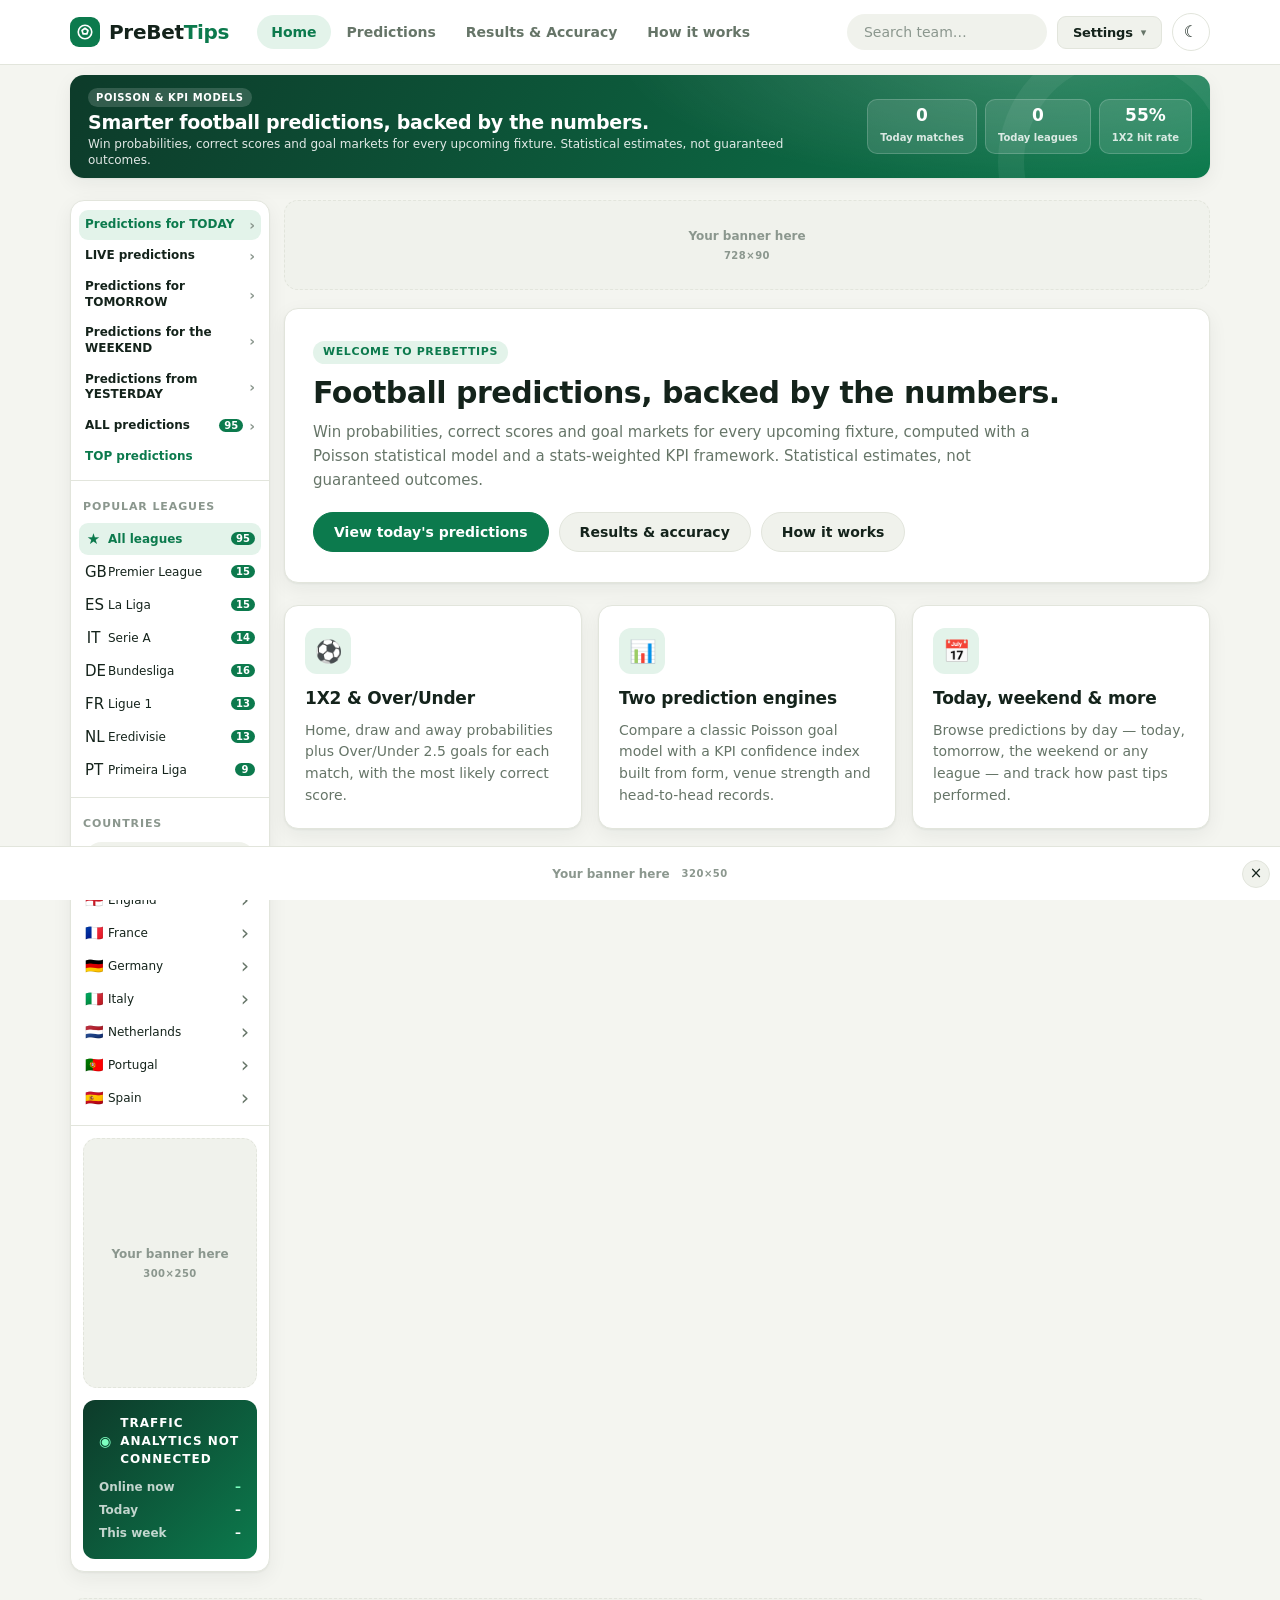
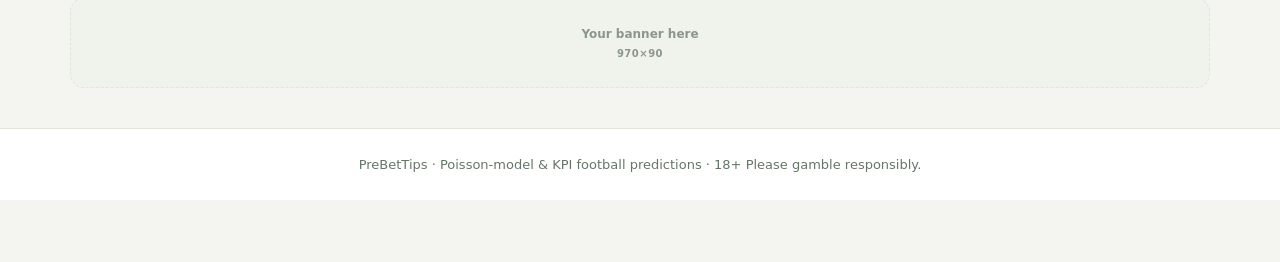
==== index.html @ 1d00e539 "Add files via upload" ====
<!DOCTYPE html>
<html lang="en">
<head>
  <meta charset="UTF-8" />
  <meta name="viewport" content="width=device-width, initial-scale=1.0" />
  <title>PreBetTips — Football Predictions &amp; Betting Tips</title>
  <meta name="description" content="Mathematical football predictions: 1X2 win probabilities, correct score, over/under and average goals, computed with a Poisson statistical model and a KPI framework." />
  <meta name="theme-color" content="#0c7a4d" />
  <script src="theme.js"></script>
  <link rel="stylesheet" href="styles.css" />
</head>
<body>
  <header class="site-header">
    <div class="container header-inner">
      <button class="menu-toggle" id="menuToggle" aria-label="Open menu" aria-expanded="false">&#9776;</button>
      <a class="logo" href="#" aria-label="PreBetTips home"><span class="logo-mark" aria-hidden="true"><svg viewBox="0 0 24 24" fill="none" stroke="currentColor" stroke-width="2.2" stroke-linecap="round" stroke-linejoin="round"><circle cx="12" cy="12" r="9"/><path d="M12 7l4 3-1.5 4.5h-5L8 10z"/></svg></span><span class="logo-tx">PreBet<span>Tips</span></span></a>
      <nav class="main-nav" aria-label="Main navigation">
        <button class="nav-btn active" data-view="home">Home</button>
        <button class="nav-btn" data-view="predictions">Predictions</button>
        <button class="nav-btn" data-view="results">Results &amp; Accuracy</button>
        <button class="nav-btn" data-view="how">How it works</button>
      </nav>
      <div class="header-tools">
        <div class="header-search">
          <input type="search" id="searchBox" placeholder="Search team…" aria-label="Search team" />
        </div>
        <div class="site-settings" id="siteSettings" aria-label="Display settings">
          <button type="button" class="settings-title" id="settingsToggle" aria-expanded="false" aria-controls="settingsPanel">Settings <span class="settings-caret" aria-hidden="true">&#9662;</span></button>
          <div class="settings-panel" id="settingsPanel" hidden>
          <div class="settings-row">
            <label for="tzSelect" class="settings-label"><span class="settings-icon">&#128338;</span> Time Zone</label>
            <select id="tzSelect" class="settings-select" aria-label="Select Time Zone">
              <option value="default" selected>BY DEFAULT</option>
              <option value="local">LOCAL (Device)</option>
              <option value="UTC">UTC (+00:00)</option>
              <option value="Europe/London">London (GMT/BST)</option>
              <option value="Europe/Paris">Paris / Berlin (CET)</option>
              <option value="America/New_York">New York (EST/EDT)</option>
              <option value="America/Los_Angeles">Los Angeles (PST)</option>
              <option value="Asia/Bangkok">Bangkok (UTC+7)</option>
              <option value="Asia/Tokyo">Tokyo (UTC+9)</option>
              <option value="Asia/Riyadh">Riyadh (UTC+3)</option>
              <option value="Australia/Sydney">Sydney (AEST)</option>
            </select>
          </div>
          <div class="settings-row">
            <label for="oddsFormatSelect" class="settings-label"><span class="settings-icon">%</span> % COEF</label>
            <select id="oddsFormatSelect" class="settings-select" aria-label="Select Odds Format">
              <option value="decimal" selected>Decimal (European)</option>
              <option value="fractional">Fractional (UK)</option>
              <option value="american">American (Moneyline)</option>
              <option value="prob">Implied Probability (%)</option>
            </select>
          </div>
          </div>
        </div>
        <button type="button" class="theme-toggle" id="themeToggle" aria-label="Switch to dark theme" title="Toggle theme">&#9790;</button>
      </div>
    </div>
  </header>

  <div class="container">
    <section class="hero" aria-label="Overview">
      <div class="hero-copy">
        <span class="hero-eyebrow">Poisson &amp; KPI models</span>
        <h1>Smarter football predictions, backed by the numbers.</h1>
        <p>Win probabilities, correct scores and goal markets for every upcoming fixture. Statistical estimates, not guaranteed outcomes.</p>
      </div>
      <div class="hero-stats">
        <div class="hero-stat"><b id="heroMatches">–</b><span>Today matches</span></div>
        <div class="hero-stat"><b id="heroLeagues">–</b><span>Today leagues</span></div>
        <div class="hero-stat"><b id="heroAcc">–</b><span>1X2 hit rate</span></div>
      </div>
    </section>
  </div>

  <main class="container layout">
    <aside id="sidebar" class="sidebar" aria-label="Leagues and countries">
      <button class="side-toggle" id="sideToggle" aria-label="Toggle leagues menu">Leagues &amp; Countries <span class="side-caret">&#9662;</span></button></aside>
    <div class="content">
    <!-- Ad: top leaderboard banner (728x90) -->
    <div class="ad-slot ad-leaderboard" data-ad-placement="top" aria-label="Advertisement">
      <span class="ad-body">Your banner here<span class="ad-size">Leaderboard 728×90</span></span>
    </div>
    <!-- HOME VIEW -->
    <section id="view-home" class="view">
      <div class="home-wrap">
        <div class="home-intro">
          <span class="home-eyebrow">Welcome to PreBetTips</span>
          <h1>Football predictions, backed by the numbers.</h1>
          <p>Win probabilities, correct scores and goal markets for every upcoming fixture, computed with a Poisson statistical model and a stats-weighted KPI framework. Statistical estimates, not guaranteed outcomes.</p>
          <div class="home-actions">
            <button type="button" class="home-cta primary" data-view="predictions">View today's predictions</button>
            <button type="button" class="home-cta" data-view="results">Results &amp; accuracy</button>
            <button type="button" class="home-cta" data-view="how">How it works</button>
          </div>
        </div>
        <div class="home-features">
          <div class="home-card">
            <span class="home-card-ico" aria-hidden="true">&#9917;</span>
            <h2>1X2 &amp; Over/Under</h2>
            <p>Home, draw and away probabilities plus Over/Under 2.5 goals for each match, with the most likely correct score.</p>
          </div>
          <div class="home-card">
            <span class="home-card-ico" aria-hidden="true">&#128202;</span>
            <h2>Two prediction engines</h2>
            <p>Compare a classic Poisson goal model with a KPI confidence index built from form, venue strength and head-to-head records.</p>
          </div>
          <div class="home-card">
            <span class="home-card-ico" aria-hidden="true">&#128197;</span>
            <h2>Today, weekend &amp; more</h2>
            <p>Browse predictions by day — today, tomorrow, the weekend or any league — and track how past tips performed.</p>
          </div>
        </div>
      </div>
    </section>

    <!-- PREDICTIONS VIEW -->
    <section id="view-predictions" class="view" hidden>
      <div class="featured">
        <div class="day-strip" id="dayStrip" role="group" aria-label="Pick a day"><!-- built by app.js --></div>
        <p class="date-range" id="dateRange"></p>
      </div>
      <p id="dataStatus" class="data-status" role="status"></p>
      <div class="toolbar">
        <div class="mode-switch" role="tablist" aria-label="Prediction type">
          <button class="mode-btn m1x2 active" data-mode="1x2" role="tab">1 x 2</button>
          <button class="mode-btn mou" data-mode="ou" role="tab">Over/Under 2.5</button>
          <button class="mode-btn mstats" data-mode="stats" role="tab">Stats</button>
          <button class="mode-btn msel" data-mode="selection" role="tab">Your Selection <span class="sel-count" id="selCount" hidden>0</span></button>
        </div>
        <div class="filters">
          <label>League
            <select id="leagueFilter"><option value="all">All leagues</option></select>
          </label>
          <label>Tip type
            <select id="tipFilter">
              <option value="all">All tips</option>
              <option value="1">Home win (1)</option>
              <option value="X">Draw (X)</option>
              <option value="2">Away win (2)</option>
              <option value="over">Over 2.5</option>
              <option value="under">Under 2.5</option>
            </select>
          </label>
          <label>Min. probability
            <select id="probFilter">
              <option value="0">Any</option>
              <option value="50">≥ 50%</option>
              <option value="60">≥ 60%</option>
              <option value="70">≥ 70%</option>
            </select>
          </label>
          <label>Bookmaker
            <select id="bookmakerFilter"><option value="best">Best available odds</option></select>
          </label>
          <div class="engine-toggle" role="group" aria-label="Prediction data source">
            <span class="engine-label">Data</span>
            <div class="engine-seg">
              <button type="button" class="eng-btn active" data-engine="poisson" aria-pressed="true">Poisson</button>
              <button type="button" class="eng-btn" data-engine="random" aria-pressed="false" title="KPI engine: prediction built from the teams' stats (avg goals for/against, PPG, win%, head-to-head)">KPI</button>
            </div>
          </div>
        </div>
      </div>

      <div class="table-wrap">
        <table class="pred-table">
          <thead id="predHead"><!-- built by app.js --></thead>
          <tbody id="predBody"><!-- rows injected --></tbody>
        </table>
        <p class="odds-note">Coef. = decimal pre-match odds for the displayed tip. Expand “Market odds” for all outcomes. Best available compares only returned bookmakers; availability and prices can change. Low odds are not a sure bet. Predictions are model estimates.</p>
        <p id="emptyMsg" class="empty" hidden>No matches match your filters.</p>
      </div>

      <!-- Ad: in-content leaderboard below the table -->
      <div class="ad-slot ad-inline" data-ad-placement="below" aria-label="Advertisement">
        <span class="ad-body">Your banner here<span class="ad-size">Leaderboard 728×90</span></span>
      </div>

      <!-- Affiliate bookmaker offers (primary monetization for tipster sites) -->
      <section class="affiliate" aria-label="Sponsored bookmaker offers">
        <h2>Top Bookmaker Offers — Sponsored</h2>
        <div class="aff-grid">
          <div class="aff-card">
            <span class="aff-rank">#1</span>
            <span class="aff-name">BetSlot</span>
            <span class="aff-stars">★★★★★</span>
            <span class="aff-offer">100% welcome bonus up to $100 on your first deposit.</span>
            <a class="aff-cta" href="#" rel="nofollow sponsored noopener">Claim offer</a>
          </div>
          <div class="aff-card">
            <span class="aff-rank">#2</span>
            <span class="aff-name">GoalBet</span>
            <span class="aff-stars">★★★★☆</span>
            <span class="aff-offer">Bet $10 get $30 in free bets for new customers.</span>
            <a class="aff-cta" href="#" rel="nofollow sponsored noopener">Claim offer</a>
          </div>
          <div class="aff-card">
            <span class="aff-rank">#3</span>
            <span class="aff-name">KickOdds</span>
            <span class="aff-stars">★★★★☆</span>
            <span class="aff-offer">Enhanced acca odds + $20 risk-free first bet.</span>
            <a class="aff-cta" href="#" rel="nofollow sponsored noopener">Claim offer</a>
          </div>
        </div>
        <p class="aff-disc">Sponsored placeholders. 18+ | T&amp;Cs apply | Please gamble responsibly. These are demo links, not real offers.</p>
      </section>
    </section>

    <!-- League pages share this template; hash links work on GitHub Pages. -->
    <section id="view-league" class="view" hidden aria-label="League fixtures and results">
      <div id="leaguePage"></div>
    </section>

    <!-- RESULTS VIEW -->
    <section id="view-results" class="view" hidden>
      <div class="cards">
        <div class="stat-card"><span class="stat-num" id="accOverall">–</span><span class="stat-lbl">1X2 hit rate</span></div>
        <div class="stat-card"><span class="stat-num" id="accScore">–</span><span class="stat-lbl">Correct score</span></div>
        <div class="stat-card"><span class="stat-num" id="accOu">–</span><span class="stat-lbl">Over/Under hit rate</span></div>
        <div class="stat-card"><span class="stat-num" id="settled">–</span><span class="stat-lbl">Tracked settled predictions</span></div>
      </div>
      <div class="table-wrap">
        <table class="pred-table">
          <thead>
            <tr><th>Date</th><th class="col-league">League</th><th class="col-match">Match</th><th>Tip</th><th>Pred. score</th><th>Result</th><th>Verdict</th></tr>
          </thead>
          <tbody id="resultsBody"></tbody>
        </table>
      </div>
    </section>

    <!-- HOW IT WORKS VIEW -->
    <section id="view-how" class="view" hidden>
      <article class="prose">
        <h1>How the predictions are calculated</h1>
        <p>Every tip on this site is produced by a <strong>Poisson statistical model</strong>, the same family of models used by professional football-rating systems. No tips are hand-picked.</p>
        <ol>
          <li><strong>Team strength.</strong> Each team gets an <em>attack</em> and <em>defence</em> rating derived from goals scored and conceded, normalised against the league average.</li>
          <li><strong>Expected goals.</strong> For a fixture we compute expected goals for each side: <code>λ_home = attack_home × defence_away × league_avg × home_advantage</code>, and the mirror for the away side.</li>
          <li><strong>Score matrix.</strong> A Poisson distribution turns each λ into the probability of 0,1,2… goals. Multiplying home×away probabilities gives a full score grid (0–0, 1–0 …).</li>
          <li><strong>Outcomes.</strong> Summing the grid gives 1 / X / 2 probabilities, the most likely correct score, expected total goals and the Over/Under 2.5 split.</li>
        </ol>
        <p><strong>KPI engine.</strong> Switch the <em>Data</em> toggle to <strong>KPI</strong> for an alternative, stats-weighted prediction. It builds a KPI Confidence Index from win rate, venue form, recent form, head-to-head dominance and average goals — see the README for the exact weights.</p>
        <p class="muted">Fixtures and results are supplied by API-Football after the updater runs. Probabilities and expected goals are estimates from this site’s own models, not official API-Football forecasts or measured xG. Predictions are for entertainment and study only — no gambling advice is implied.</p>
      </article>
    </section>
    </div><!-- /.content -->
  </main>

  <div class="container">
    <!-- Ad: footer banner -->
    <div class="ad-slot ad-footer" data-ad-placement="footer" aria-label="Advertisement">
      <span class="ad-body">Your banner here<span class="ad-size">Billboard 970×90</span></span>
    </div>
  </div>

  <footer class="site-footer">
    <div class="container">
      <p>PreBetTips &middot; Poisson-model &amp; KPI football predictions &middot; 18+ Please gamble responsibly.</p>
    </div>
  </footer>

  <!-- Ad: sticky bottom anchor -->
  <div id="anchorAd" class="ad-slot ad-anchor" data-ad-placement="anchor" aria-label="Advertisement">
    <span class="ad-body">Your sticky banner here<span class="ad-size">Anchor 320×50</span></span>
    <button type="button" class="ad-close" id="anchorAdClose" aria-label="Close advertisement">×</button>
  </div>

  <script src="data.js"></script>
  <script src="app.js"></script>
  <script src="ads.js"></script>
</body>
</html>
---- styles.css ----
/* PreBetTips — redesign v2
   Light-first editorial look with a dark theme (html[data-theme="dark"]).
   All class names / ids used by app.js are preserved. */
:root{
  --bg:#f4f5f0; --surface:#ffffff; --surface2:#f0f2ec; --line:#e2e5dc;
  --text:#14231b; --muted:#667568; --faint:#8b978e;
  --brand:#0c7a4d; --brand-ink:#ffffff; --brand-soft:#e3f3ea;
  --accent:#0c7a4d; --accent2:#b7791f;
  --home:#0c7a4d; --draw:#a86a12; --away:#c2384a;
  --blue:#1d6fd6; --home-soft:#e3f3ea; --draw-soft:#fbf0d9; --away-soft:#fbe6e9;
  --hero-a:#0d3b2a; --hero-b:#0c7a4d; --hero-ink:#ffffff;
  --shadow:0 1px 2px rgba(20,35,27,.05),0 6px 20px rgba(20,35,27,.06);
  --radius:14px; --radius-sm:9px;
  --font:"Inter",ui-sans-serif,system-ui,-apple-system,"Segoe UI",Roboto,Helvetica,Arial,sans-serif;
}
html[data-theme="dark"]{
  --bg:#0a100d; --surface:#111a15; --surface2:#17231c; --line:#22322a;
  --text:#e9f1ec; --muted:#8fa398; --faint:#6b8074;
  --brand:#3ddc97; --brand-ink:#04140c; --brand-soft:rgba(61,220,151,.12);
  --accent:#3ddc97; --accent2:#f0b84a;
  --home:#3ddc97; --draw:#f0b84a; --away:#ff6b7d;
  --blue:#5aa2ff; --home-soft:rgba(61,220,151,.13); --draw-soft:rgba(240,184,74,.13); --away-soft:rgba(255,107,125,.13);
  --hero-a:#0f2a1e; --hero-b:#14543a; --hero-ink:#ffffff;
  --shadow:0 1px 2px rgba(0,0,0,.3),0 8px 24px rgba(0,0,0,.28);
}
*{box-sizing:border-box}
html{max-width:100%;color-scheme:light}
html[data-theme="dark"]{color-scheme:dark}
body{margin:0;overflow-x:hidden;max-width:100%;font-family:var(--font);font-size:15px;background:var(--bg);color:var(--text);line-height:1.5;-webkit-font-smoothing:antialiased;padding-bottom:62px}
img,video,iframe,embed,object,canvas,svg{max-width:100%;height:auto}
button,input,select{font-family:inherit}
:focus-visible{outline:2px solid var(--brand);outline-offset:2px}
.container{width:100%;max-width:1180px;margin:0 auto;padding:0 20px}

/* ---------- Header ---------- */
.site-header{background:var(--surface);border-bottom:1px solid var(--line);position:sticky;top:0;z-index:20}
.header-inner{display:flex;align-items:center;gap:18px;height:64px}
.logo{display:inline-flex;align-items:center;gap:9px;font-size:20px;font-weight:800;color:var(--text);text-decoration:none;letter-spacing:-.3px;white-space:nowrap}
.logo-mark{width:30px;height:30px;flex:0 0 30px;border-radius:9px;background:var(--brand);color:var(--brand-ink);display:grid;place-items:center}
.logo-mark svg{width:18px;height:18px}
.logo span.logo-tx{color:var(--text)}
.logo span.logo-tx span{color:var(--brand)}
.main-nav{display:flex;gap:2px;flex:1;margin-left:10px}
.nav-btn{background:transparent;border:0;color:var(--muted);font-size:14px;font-weight:600;padding:9px 14px;border-radius:999px;cursor:pointer;white-space:nowrap;transition:background .15s,color .15s}
.nav-btn:hover{color:var(--text);background:var(--surface2)}
.nav-btn.active{color:var(--brand);background:var(--brand-soft)}
.header-tools{display:flex;align-items:center;gap:10px}
.header-search input{background:var(--surface2);border:1px solid transparent;color:var(--text);border-radius:999px;padding:9px 16px;font-size:14px;width:200px;transition:border-color .15s,background .15s}
.header-search input::placeholder{color:var(--faint)}
.header-search input:focus{outline:0;border-color:var(--brand);background:var(--surface)}
.theme-toggle{width:38px;height:38px;border-radius:50%;border:1px solid var(--line);background:var(--surface);color:var(--text);cursor:pointer;display:grid;place-items:center;font-size:16px;line-height:1;transition:background .15s}
.theme-toggle:hover{background:var(--surface2)}
.menu-toggle{display:none;background:transparent;border:0;color:var(--text);font-size:24px;cursor:pointer;padding:8px;line-height:1}

/* ---------- Hero ---------- */
.hero{margin:10px 0 0;border-radius:14px;color:var(--hero-ink);background:radial-gradient(700px 220px at 85% -20%,rgba(255,255,255,.18),transparent 60%),linear-gradient(120deg,var(--hero-a),var(--hero-b));padding:10px 18px;display:flex;align-items:center;justify-content:space-between;gap:16px;flex-wrap:nowrap;position:relative;overflow:hidden;box-shadow:var(--shadow)}
.hero::after{content:"";position:absolute;right:-40px;bottom:-110px;width:200px;height:200px;border-radius:50%;border:26px solid rgba(255,255,255,.06);pointer-events:none}
.hero-copy{max-width:720px;position:relative;z-index:1;flex:1 1 auto}
.hero-eyebrow{display:inline-block;font-size:10px;font-weight:700;letter-spacing:.6px;text-transform:uppercase;background:rgba(255,255,255,.16);padding:2px 8px;border-radius:999px;margin-bottom:4px}
.hero h1{margin:0 0 2px;font-size:clamp(16px,1.6vw,19px);line-height:1.2;letter-spacing:-.3px;font-weight:800;white-space:nowrap}
.hero p{margin:0;opacity:.88;font-size:12px;line-height:1.35}
.hero-stats{display:flex;gap:8px;position:relative;z-index:1;flex:0 0 auto}
.hero-stat{background:rgba(255,255,255,.12);border:1px solid rgba(255,255,255,.18);border-radius:10px;padding:6px 12px;min-width:76px;text-align:center}
.hero-stat b{display:block;font-size:17px;line-height:1.1;font-weight:800;font-variant-numeric:tabular-nums}
.hero-stat span{font-size:10px;opacity:.82;font-weight:600;white-space:nowrap}

/* ---------- Layout ---------- */
.layout{display:flex;gap:22px;align-items:flex-start;margin-top:22px}
.content{flex:1;min-width:0;max-width:100%}
.view{max-width:100%}

/* ---------- Sidebar ---------- */
.side-toggle{display:none;width:100%;background:var(--surface);border:0;border-bottom:1px solid var(--line);color:var(--text);font-weight:700;font-size:14px;padding:13px 16px;cursor:pointer;text-align:left}
.side-caret{float:right;color:var(--muted);font-size:11px;transition:transform .15s}
.side-toggle.open .side-caret{transform:rotate(180deg)}
.sidebar{width:260px;flex:0 0 260px;background:var(--surface);border:1px solid var(--line);border-radius:var(--radius);overflow:hidden;font-size:14px;position:sticky;top:84px;box-shadow:var(--shadow)}
.side-group{padding:8px 0 10px;border-bottom:1px solid var(--line)}
.side-title{padding:10px 18px 6px;font-size:11px;letter-spacing:.9px;text-transform:uppercase;color:var(--faint);font-weight:700}
.side-item{display:flex;align-items:center;gap:10px;width:calc(100% - 16px);margin:1px 8px;background:transparent;border:0;border-radius:var(--radius-sm);color:var(--text);text-align:left;padding:8px 10px;cursor:pointer;font-size:14px;transition:background .12s}
.side-item:hover{background:var(--surface2)}
.side-item.active{background:var(--brand-soft);color:var(--brand);font-weight:700}
.side-item .ico{width:20px;text-align:center;flex:0 0 20px;font-size:15px}
.side-item .lbl{flex:1;white-space:nowrap;overflow:hidden;text-overflow:ellipsis}
.side-item .cnt{flex:0 0 auto;background:var(--brand);color:var(--brand-ink);font-size:11px;font-weight:700;padding:1px 7px;border-radius:999px;min-width:20px;text-align:center}
.side-item .caret{color:var(--faint);font-size:13px}
.side-search{padding:4px 14px 8px;display:flex;align-items:center;gap:8px}
.side-search input{flex:1;min-width:0;background:var(--surface2);border:1px solid transparent;color:var(--text);border-radius:999px;padding:8px 14px;font-size:13px}
.side-search input:focus{outline:0;border-color:var(--brand)}
.side-search .ico{display:none}
.country-list{max-height:260px;overflow:auto}
.country-list .side-item .cnt{background:var(--surface2);color:var(--muted)}

/* ---------- Period nav (sidebar) + Featured matches ---------- */
.side-periods{padding:8px 0}
.side-periods .side-item{padding:9px 10px;font-weight:600}
.side-periods .side-item .lbl{white-space:normal;line-height:1.3}
.side-periods .side-item .cnt[hidden]{display:none}
.side-periods .side-top{color:var(--brand);font-weight:800}
.featured{background:var(--surface);border:1px solid var(--line);border-radius:var(--radius-sm);padding:8px 14px;margin:0 0 12px;text-align:center;box-shadow:var(--shadow);display:flex;align-items:center;justify-content:center;gap:12px;flex-wrap:wrap}
.featured-title{display:none}
.day-strip{display:flex;justify-content:center;align-items:center;gap:6px;flex-wrap:wrap}
.day-pill{border:1px solid var(--line);background:var(--surface2);color:var(--text);font-weight:700;font-size:12px;padding:5px 15px;border-radius:999px;cursor:pointer;line-height:1.2;transition:background .15s,color .15s,border-color .15s}
.day-pill:hover{border-color:var(--brand)}
.day-pill.active{background:var(--brand);color:var(--brand-ink);border-color:var(--brand)}
.date-range{margin:0;font-size:12px;color:var(--muted);font-weight:600}
@media(max-width:520px){
  .featured{padding:8px;gap:8px}
  .featured-title{display:none}
  .day-strip{gap:4px}
  .day-pill{padding:4px 10px;font-size:11px}
}

/* ---------- Toolbar ---------- */
.toolbar{display:flex;flex-direction:column;gap:14px;margin:0 0 16px}
.mode-switch{display:flex;gap:4px;align-items:center;flex-wrap:wrap;background:var(--surface);border:1px solid var(--line);border-radius:999px;padding:4px;align-self:flex-start;box-shadow:var(--shadow)}
.mode-btn{border:0;cursor:pointer;background:transparent;color:var(--muted);font-weight:700;font-size:14px;padding:9px 18px;border-radius:999px;transition:background .15s,color .15s;line-height:1;white-space:nowrap;display:inline-flex;align-items:center;gap:7px}
.mode-btn:hover{color:var(--text)}
.mode-btn.active{background:var(--brand);color:var(--brand-ink)}
.sel-count{display:inline-flex;align-items:center;justify-content:center;min-width:19px;height:19px;padding:0 6px;border-radius:999px;background:var(--away);color:#fff;font-size:11px;font-weight:800;line-height:1}
.sel-count[hidden]{display:none}
.filters{display:flex;flex-wrap:wrap;gap:12px;align-items:flex-end;background:var(--surface);border:1px solid var(--line);border-radius:var(--radius);padding:14px 16px}
.filters label{display:flex;flex-direction:column;font-size:11px;color:var(--muted);gap:5px;font-weight:700;text-transform:uppercase;letter-spacing:.5px}
.filters select{background:var(--surface2);border:1px solid transparent;color:var(--text);border-radius:var(--radius-sm);padding:9px 12px;font-size:14px;font-weight:500;text-transform:none;letter-spacing:0;min-width:150px;cursor:pointer}
.filters select:focus{outline:0;border-color:var(--brand)}
.engine-toggle{display:flex;flex-direction:column;gap:5px;margin-left:auto}
.engine-label{font-size:11px;color:var(--muted);font-weight:700;text-transform:uppercase;letter-spacing:.5px}
.engine-seg{display:flex;background:var(--surface2);border-radius:var(--radius-sm);padding:3px}
.engine-seg .eng-btn{border:0;background:transparent;color:var(--muted);cursor:pointer;font-weight:700;font-size:13px;padding:7px 16px;line-height:1;border-radius:7px;transition:background .15s,color .15s}
.engine-seg .eng-btn:hover{color:var(--text)}
.engine-seg .eng-btn.active{background:var(--surface);color:var(--brand);box-shadow:0 1px 3px rgba(0,0,0,.14)}

/* ---------- Table ---------- */
.table-wrap{background:var(--surface);border:1px solid var(--line);border-radius:var(--radius);overflow-x:auto;overflow-y:visible;-webkit-overflow-scrolling:touch;box-shadow:var(--shadow)}
.pred-table{width:100%;border-collapse:collapse;font-size:14px;min-width:720px}
.pred-table thead th{background:var(--surface);color:var(--faint);text-align:center;padding:12px 10px;font-size:11px;font-weight:700;text-transform:uppercase;letter-spacing:.7px;border-bottom:2px solid var(--line);white-space:nowrap;position:sticky;top:0;z-index:15;box-shadow:0 2px 4px rgba(0,0,0,0.04)}
.pred-table th.col-match,.pred-table td.col-match{text-align:left;min-width:200px}
.pred-table th.col-league,.pred-table td.col-league{text-align:left}
.pred-table tbody td{padding:12px 10px;text-align:center;border-bottom:1px solid var(--line);vertical-align:middle}
.pred-table tbody tr:last-child td{border-bottom:0}
.pred-table tbody tr:hover{background:var(--surface2)}
.pred-table th.col-pick,.pred-table td.col-pick{width:48px;text-align:center;white-space:nowrap;padding-left:14px}
input.pick-cb{width:18px;height:18px;cursor:pointer;accent-color:var(--brand)}
.date-cell{display:flex;flex-direction:column;line-height:1.25;align-items:center}
.date-cell b{font-weight:700;font-size:13px}
.date-cell .time{font-size:12px;color:var(--muted)}
.match-cell{display:flex;flex-direction:column;gap:6px;text-align:left}
.mc-team{display:flex;align-items:center;gap:9px;font-weight:600;line-height:1.2}
.crest{flex:0 0 24px;width:24px;height:24px;border-radius:8px;background:var(--surface2);border:1px solid var(--line);color:var(--muted);font-size:9px;font-weight:800;display:grid;place-items:center;letter-spacing:.2px}
.mc-league{display:none;font-size:11px;color:var(--faint);font-weight:600}
.league-cell{color:var(--muted);font-size:13px;white-space:nowrap}
.prob{position:relative;font-weight:700;min-width:56px;display:inline-block;color:var(--muted);font-variant-numeric:tabular-nums}
.prob .bar{display:block;height:4px;border-radius:3px;margin-top:5px;background:var(--line)}
.prob.best-1{color:var(--home)}.prob.best-1 .bar{background:var(--home)}
.prob.best-X{color:var(--draw)}.prob.best-X .bar{background:var(--draw)}
.prob.best-2{color:var(--away)}.prob.best-2 .bar{background:var(--away)}
.tip{font-weight:800;padding:5px 11px;border-radius:8px;display:inline-block;min-width:32px}
.tip.t1{background:var(--home-soft);color:var(--home)}
.tip.tX{background:var(--draw-soft);color:var(--draw)}
.tip.t2{background:var(--away-soft);color:var(--away)}
.score{font-weight:800;font-variant-numeric:tabular-nums;background:var(--surface2);border-radius:8px;padding:4px 10px;display:inline-block}
.ou{font-size:13px;font-weight:700;display:inline-block;padding:4px 10px;border-radius:8px;font-variant-numeric:tabular-nums}
.ou.over{color:var(--home);background:var(--home-soft)}
.ou.under{color:var(--muted);background:var(--surface2)}
.empty{padding:36px 24px;text-align:center;color:var(--muted)}

/* Selection slip */
.sel-tools td{background:var(--brand-soft);padding:12px 16px !important;text-align:left !important}
.sel-info{color:var(--text);font-weight:600;font-size:14px}
.sel-clear,.sel-pdf{float:right;cursor:pointer;font-weight:700;font-size:13px;padding:8px 14px;border-radius:999px;border:0}
.sel-clear{background:transparent;color:var(--away);border:1px solid var(--away)}
.sel-clear:hover{background:var(--away-soft)}
.sel-pdf{margin-left:8px;background:var(--brand);color:var(--brand-ink)}
.sel-pdf:hover{filter:brightness(1.08)}
.pred-table td.col-prob,.pred-table th.col-prob{white-space:nowrap}
td.col-prob .pp{display:inline-block;min-width:44px;text-align:right;color:var(--muted);font-weight:600;font-size:13px}
td.col-prob .pp.hi{color:var(--text);font-weight:800}
td.col-prob .pp+.pp{margin-left:6px}
.sel-remove{border:0;cursor:pointer;background:var(--surface2);color:var(--muted);font-weight:800;font-size:16px;line-height:1;width:28px;height:28px;border-radius:50%}
.sel-remove:hover{background:var(--away);color:#fff}

/* Stats detail */
.exp-caret{display:inline-block;color:var(--brand);font-weight:700;margin-right:6px;transition:transform .15s}
tr.stats-row{cursor:pointer}
tr.stats-row.open .exp-caret{transform:rotate(90deg)}
tr.stats-row.open{background:var(--surface2)}
tr.detail-row>td{background:var(--surface2);padding:0 !important;border-bottom:1px solid var(--line)}
.form-panel{padding:16px 18px 8px;overflow-x:auto;-webkit-overflow-scrolling:touch}
.form-title{font-size:11px;font-weight:800;text-transform:uppercase;letter-spacing:.8px;color:var(--brand);margin:0 0 8px}
.form-table{width:100%;border-collapse:collapse;font-size:13px;table-layout:fixed;min-width:420px}
.form-table th{background:transparent;color:var(--faint);text-transform:uppercase;font-size:10.5px;letter-spacing:.4px;text-align:center;padding:6px 4px;border-bottom:1px solid var(--line);white-space:nowrap}
.form-table td{text-align:center;padding:8px 4px;border-bottom:1px solid var(--line);font-variant-numeric:tabular-nums;color:var(--text)}
.form-table tbody tr:last-child td{border-bottom:0}
.form-table td.ft-team,.form-table th.ft-team{text-align:left;font-weight:700;white-space:nowrap;width:30%;overflow:hidden;text-overflow:ellipsis;padding-left:6px}
.form-table td.agf{color:var(--home);font-weight:700}
.form-table td.aga{color:var(--away);font-weight:700}
.form-table td.ppg{font-weight:800}
.form-table th.ovg{color:var(--faint);border-left:1px solid var(--line);white-space:nowrap}
.form-table td.ovg{color:var(--brand);font-weight:700;border-left:1px solid var(--line)}
.results-info{display:grid;grid-template-columns:1fr;gap:12px;padding:8px 18px 18px}
.rs-module{background:var(--surface);border:1px solid var(--line);border-radius:var(--radius-sm);overflow:hidden;font-size:13px;display:flex;flex-direction:column}
.rs-head{display:flex;align-items:center;gap:8px;padding:10px 12px;border-bottom:1px solid var(--line)}
.rs-tag{background:var(--brand-soft);color:var(--brand);font-weight:800;font-size:10px;padding:2px 8px;border-radius:999px;letter-spacing:.4px}
.rs-title{flex:1;font-weight:700;text-transform:uppercase;font-size:11px;letter-spacing:.6px}
.rs-rows{flex:1}
.rs-row{display:flex;align-items:center;gap:10px;padding:9px 12px;border-bottom:1px solid var(--line)}
.rs-row:last-child{border-bottom:0}
.rs-date{color:var(--muted);font-size:12px;flex:0 0 52px;font-variant-numeric:tabular-nums}
.rs-teams{flex:1;display:flex;align-items:center;gap:8px;min-width:0}
.rs-tn{flex:1;min-width:0;overflow:hidden;text-overflow:ellipsis;white-space:nowrap;color:var(--muted)}
.rs-teams .rs-tn:first-child{text-align:right}
.rs-tn.win{color:var(--text);font-weight:700}
.rs-sc{flex:0 0 auto;font-weight:800;font-variant-numeric:tabular-nums;white-space:nowrap;background:var(--surface2);padding:2px 9px;border-radius:7px}
.rs-lg{flex:0 0 auto;color:var(--muted);font-size:10px;font-weight:700;background:var(--surface2);border-radius:6px;padding:2px 6px}

/* ---------- Results cards ---------- */
.cards{display:grid;grid-template-columns:repeat(4,1fr);gap:14px;margin:0 0 18px}
.stat-card{background:var(--surface);border:1px solid var(--line);border-radius:var(--radius);padding:20px 18px;box-shadow:var(--shadow);position:relative;overflow:hidden}
.stat-card::before{content:"";position:absolute;left:0;top:0;bottom:0;width:4px;background:var(--brand)}
.stat-num{display:block;font-size:32px;line-height:1.1;font-weight:800;letter-spacing:-1px;font-variant-numeric:tabular-nums}
.stat-lbl{color:var(--muted);font-size:13px;font-weight:600}
.verdict{font-weight:700;padding:4px 10px;border-radius:999px;font-size:12px}
.verdict.win{background:var(--home-soft);color:var(--home)}
.verdict.miss{background:var(--away-soft);color:var(--away)}

/* ---------- Prose ---------- */
.prose{background:var(--surface);border:1px solid var(--line);border-radius:var(--radius);padding:32px;margin:0;max-width:820px;box-shadow:var(--shadow)}
.prose h1{margin-top:0;font-size:26px;letter-spacing:-.4px}
.prose code{background:var(--surface2);padding:2px 7px;border-radius:6px;font-size:13px}
.prose .muted,.muted{color:var(--muted)}
.prose li{margin:10px 0}

/* ---------- Footer ---------- */
.site-footer{border-top:1px solid var(--line);margin-top:40px;padding:26px 0;color:var(--muted);font-size:13px;text-align:center;background:var(--surface)}
.site-footer p{margin:0 auto;max-width:720px}

/* ---------- Visitors widget ---------- */
.visitors{margin:12px;background:linear-gradient(135deg,var(--hero-a),var(--hero-b));border-radius:12px;padding:14px 16px;color:#fff}
.visitors .vc-head{display:flex;align-items:center;gap:8px;font-weight:800;font-size:12px;letter-spacing:1px;text-transform:uppercase;margin-bottom:8px}
.visitors .vc-icon{color:#7dffc0;font-size:14px;line-height:1}
.visitors .vc-list{list-style:none;margin:0;padding:0}
.visitors .vc-list li{display:flex;align-items:baseline;justify-content:space-between;gap:8px;font-size:12px;line-height:1.9}
.visitors .vc-k{color:rgba(255,255,255,.75);font-weight:600}
.visitors .vc-v{color:#fff;font-weight:800;font-variant-numeric:tabular-nums}
.visitors .vc-list li.online .vc-v{color:#7dffc0}

/* ---------- Ads ---------- */
.ad-slot{display:flex;align-items:center;justify-content:center;background:var(--surface2);border:1px dashed var(--line);border-radius:var(--radius);color:var(--faint);text-align:center;overflow:hidden}
.ad-slot .ad-body{display:flex;flex-direction:column;gap:3px;font-weight:600;font-size:12px;padding:6px}
.ad-slot .ad-size{font-size:10px;font-weight:600;letter-spacing:.5px;text-transform:uppercase}
.ad-leaderboard{height:90px;margin:0 0 18px}
.ad-inline{height:90px;margin:18px 0}
.ad-footer{height:90px;margin:26px 0 0}
.ad-sidebar-mid,.ad-mpu{height:250px;margin:12px}
.ad-anchor{position:fixed;left:0;right:0;bottom:0;height:54px;border-radius:0;border:0;border-top:1px solid var(--line);background:var(--surface);z-index:30;margin:0}
.ad-anchor .ad-size{display:inline;margin-left:6px}
.ad-anchor .ad-body{flex-direction:row;align-items:center;gap:6px}
.ad-close{position:absolute;right:10px;top:50%;transform:translateY(-50%);background:var(--surface2);border:1px solid var(--line);color:var(--text);width:28px;height:28px;border-radius:50%;cursor:pointer;font-size:15px;line-height:1}
.ad-close:hover{background:var(--line)}
body.anchor-hidden .ad-anchor{display:none}
body.anchor-hidden{padding-bottom:0}
tr.ad-row:hover{background:transparent !important}

/* ---------- Affiliate ---------- */
.affiliate{margin:28px 0 0}
.affiliate>h2{font-size:12px;text-transform:uppercase;letter-spacing:.9px;color:var(--faint);margin:0 0 12px;font-weight:700}
.aff-grid{display:grid;grid-template-columns:repeat(3,1fr);gap:14px}
.aff-card{position:relative;background:var(--surface);border:1px solid var(--line);border-radius:var(--radius);padding:20px;display:flex;flex-direction:column;gap:8px;box-shadow:var(--shadow);transition:transform .15s,border-color .15s}
.aff-card:hover{transform:translateY(-2px);border-color:var(--brand)}
.aff-rank{position:absolute;top:16px;right:16px;background:var(--brand-soft);color:var(--brand);font-weight:800;font-size:12px;padding:3px 10px;border-radius:999px}
.aff-name{font-size:18px;font-weight:800;letter-spacing:-.2px}
.aff-stars{color:var(--accent2);font-size:14px;letter-spacing:2px}
.aff-offer{color:var(--muted);font-size:14px;flex:1}
.aff-cta{align-self:flex-start;margin-top:6px;background:var(--brand);color:var(--brand-ink);font-weight:700;font-size:14px;text-decoration:none;padding:10px 20px;border-radius:999px}
.aff-cta:hover{filter:brightness(1.08)}
.aff-disc{color:var(--faint);font-size:12px;margin:14px 0 0;text-align:center}


/* ---------- Stats tab: match row + detail panel ---------- */
.sr-num{font-weight:700;font-variant-numeric:tabular-nums;color:var(--muted)}
.sr-num.sr-tot{color:var(--text);font-weight:800}
.sr-match{font-weight:700}
tr.stats-row td.col-match{white-space:nowrap}
tr.stats-row .exp-caret{margin-right:8px}
tr.detail-row>td{padding:0 !important;background:var(--bg)}
.sp-panel{position:sticky;left:0;padding:6px 14px 18px;max-width:100%}
.sp-title{margin:16px 0 8px;text-align:center;font-size:12px;font-weight:800;letter-spacing:.9px;text-transform:uppercase;color:var(--accent2)}
.sp-scroll{overflow-x:auto;-webkit-overflow-scrolling:touch;border:1px solid var(--line);border-radius:var(--radius-sm);background:var(--surface)}
.sp-table{width:100%;border-collapse:collapse;font-size:13px;min-width:700px;font-variant-numeric:tabular-nums}
.sp-table th{background:var(--surface2);color:var(--muted);font-size:11px;font-weight:700;letter-spacing:.4px;text-transform:uppercase;padding:10px 6px;text-align:center;border-bottom:1px solid var(--line);white-space:nowrap}
.sp-table th.sp-th-team{text-align:left;padding-left:12px}
.sp-table th.sp-th-ov{color:var(--blue);border-left:1px solid var(--line);font-size:10.5px}
.sp-table th.sp-th-ov2{border-left:0;border-top:1px solid var(--line);padding:8px 6px}
.sp-table th.sp-ov-l,.sp-table td.sp-ov-l{border-left:1px solid var(--line)}
.sp-table td{padding:10px 6px;text-align:center;border-bottom:1px solid var(--line);color:var(--text)}
.sp-table tbody tr:last-child td{border-bottom:0}
.sp-table td.sp-team{text-align:left;padding-left:12px;white-space:nowrap;font-weight:700}
.sp-rank{display:inline-grid;place-items:center;width:18px;height:18px;margin-right:8px;border-radius:50%;background:var(--surface2);border:1px solid var(--line);color:var(--muted);font-size:10px;font-weight:800;vertical-align:middle}
.sp-name{vertical-align:middle}
.sp-tag{display:inline-block;margin-left:7px;padding:2px 7px;border-radius:6px;background:var(--surface2);border:1px solid var(--line);color:var(--muted);font-size:9.5px;font-weight:800;letter-spacing:.4px;text-transform:uppercase;vertical-align:middle}
.sp-p{display:inline-grid;place-items:center;min-width:26px;height:24px;padding:0 6px;border-radius:999px;background:var(--home-soft);border:1px solid var(--home);color:var(--home);font-weight:800}
.sp-agf{color:var(--blue);font-weight:700}
.sp-aga{color:var(--away);font-weight:700}
.sp-ppg{font-weight:800}
.sp-ov{color:var(--blue);font-weight:700}
.sp-grid{display:grid;grid-template-columns:repeat(3,minmax(0,1fr));gap:12px;margin-top:14px;align-items:start}
.sp-card{background:var(--surface);border:1px solid var(--line);border-radius:var(--radius-sm);overflow:hidden;display:flex;flex-direction:column;min-width:0}
.sp-card-h{display:flex;align-items:center;gap:8px;padding:10px 12px;background:var(--surface2);border-bottom:1px solid var(--line)}
.sp-card-h2h{justify-content:center}
.sp-card-h2h .sp-all{position:absolute;right:12px}
.sp-card-h2h{position:relative}
.sp-pill{padding:2px 9px;border-radius:999px;background:var(--home-soft);border:1px solid var(--home);color:var(--home);font-size:10.5px;font-weight:800;letter-spacing:.3px}
.sp-card-t{flex:1;text-align:center;font-size:11px;font-weight:800;letter-spacing:.7px;text-transform:uppercase;color:var(--muted)}
.sp-card-h2h .sp-card-t{flex:0 1 auto}
.sp-all{font-size:11px;font-weight:800;color:var(--accent2)}
.sp-card-b{flex:1}
.sp-none{padding:18px 12px;text-align:center;color:var(--faint);font-size:12.5px}
.sp-mr{display:grid;grid-template-columns:74px 1fr auto 1fr;align-items:center;gap:6px;padding:9px 12px;border-bottom:1px solid var(--line);font-size:12.5px}
.sp-mr.has-lg{grid-template-columns:74px 1fr auto 1fr 28px}
.sp-mr:last-child{border-bottom:0}
.sp-d{color:var(--faint);font-size:11.5px}
.sp-h{text-align:right;color:var(--muted)}
.sp-a{text-align:left;color:var(--muted)}
.sp-h.b,.sp-a.b{color:var(--text);font-weight:800}
.sp-s{text-align:center;white-space:nowrap}
.sp-s b{font-weight:800;color:var(--text)}
.sp-s i{font-style:normal;color:var(--faint);font-size:11px;margin-left:4px}
.sp-lg{justify-self:end;min-width:26px;text-align:center;padding:2px 4px;border-radius:6px;background:var(--surface2);border:1px solid var(--line);color:var(--muted);font-size:9.5px;font-weight:800}
.sp-card-f{display:flex;justify-content:space-between;gap:6px;padding:9px 12px;border-top:1px solid var(--line);background:var(--surface2);font-size:11px;font-weight:700;min-height:35px}
.sp-card-f .sp-fw{color:var(--home)}
.sp-card-f .sp-fd{color:var(--muted)}
.sp-card-f .sp-fl{color:var(--away)}
@media(max-width:1100px){.sp-grid{grid-template-columns:repeat(2,minmax(0,1fr))}}
@media(max-width:620px){.sp-grid{grid-template-columns:1fr}.sp-panel{padding:4px 8px 14px}}

/* ---------- Responsive ---------- */
@media(max-width:1000px){
  .side-toggle{display:block}
  .sidebar{width:100%;flex:1 1 100%;position:static}
  .layout{flex-direction:column;gap:14px}
  .sidebar .side-group,.sidebar .country-list,.sidebar .ad-sidebar-mid,.sidebar .ad-mpu,.sidebar .visitors{display:none}
  .sidebar.open .side-group,.sidebar.open .ad-mpu,.sidebar.open .visitors{display:block}
  .sidebar.open .country-list{display:block}
  .header-search{display:none}
}
@media(max-width:820px){
  .cards{grid-template-columns:repeat(2,1fr)}
  .aff-grid{grid-template-columns:1fr}
  .pred-table th.col-league,.pred-table td.col-league{display:none}
  .mc-league{display:block}
  .pred-table{min-width:600px}
}
@media(max-width:720px){
  .main-nav{position:absolute;top:64px;left:0;right:0;flex-direction:column;gap:2px;background:var(--surface);border-bottom:1px solid var(--line);padding:8px 12px;display:none;z-index:19;margin:0;box-shadow:var(--shadow)}
  .main-nav.open{display:flex}
  .nav-btn{text-align:left;border-radius:var(--radius-sm)}
  .menu-toggle{display:block}
  .logo{flex:1}
  .hero{padding:10px 14px;border-radius:12px;flex-wrap:wrap}
  .hero h1{white-space:normal}
  .hero-stats{width:100%}
  .hero-stat{flex:1;min-width:0;padding:6px 8px}
  .hero-stat b{font-size:16px}
  .engine-toggle{margin-left:0}
}
@media(max-width:520px){
  .container{padding:0 12px}
  .filters{flex-direction:column;align-items:stretch}
  .filters label,.filters select{width:100%}
  .engine-toggle{width:100%}
  .engine-seg .eng-btn{flex:1}
  .mode-switch{align-self:stretch;justify-content:space-between;border-radius:var(--radius)}
  .mode-btn{flex:1;justify-content:center;padding:10px 6px;font-size:13px;white-space:normal;line-height:1.15;text-align:center}
  .cards{gap:10px}
  .stat-num{font-size:26px}
  .ad-leaderboard,.ad-inline,.ad-footer{height:60px}
  .ad-slot .ad-size{display:none}
  .prose{padding:22px}
}
@media(prefers-reduced-motion:reduce){*{transition:none !important}}

/* Real-data freshness and match status */
.data-status{display:none !important;}
.match-status{font-size:10px;font-weight:700;opacity:.8;margin-top:3px;}

/* API-Football bookmaker odds */
.col-odds {min-width:112px;text-align:center;vertical-align:middle;}
.odds-badge {display:inline-block;padding:5px 10px;border:1px solid var(--line);border-radius:7px;background:var(--brand-soft);color:var(--brand);font-weight:800;font-variant-numeric:tabular-nums;}
.odds-book {display:block;font-size:10px;color:var(--muted);margin-top:3px;max-width:140px;white-space:normal;}
.odds-missing {color:var(--muted);}
.odds-detail {margin-top:5px;font-size:10px;color:var(--muted);white-space:normal;min-width:110px;}
.odds-detail summary {cursor:pointer;}
.odds-detail[open] {min-width:160px;}
.odds-detail span,.odds-detail small {display:block;margin-top:4px;}
.odds-note {padding:10px 14px;margin:0;color:var(--muted);font-size:11px;line-height:1.5;border-top:1px solid var(--line);}

/* Expandable country/competition catalog */
.country-list{max-height:560px;overflow-y:auto;overscroll-behavior:contain}
.country-group[hidden],.country-leagues[hidden],.country-league-row[hidden]{display:none!important}
.country-heading{display:flex;align-items:center;margin:1px 8px;border-radius:var(--radius-sm)}
.country-heading .country-select{width:auto;flex:1;min-width:0;margin:0}
.country-expand{width:32px;height:32px;flex:0 0 32px;background:transparent;border:0;border-radius:8px;color:var(--muted);cursor:pointer}
.country-expand:hover{background:var(--brand-soft);color:var(--brand)}
.country-expand .caret{display:inline-block;font-size:21px;transition:transform .15s}
.country-expand[aria-expanded="true"] .caret{transform:rotate(90deg)}
.country-leagues{margin:0 8px 8px 19px;padding:3px 0 4px 5px;border-left:1px solid var(--line)}
.country-league-row{display:flex;align-items:center;gap:2px}
.country-league-row .country-league{width:auto;flex:1;min-width:0;margin:1px 0;padding:6px 5px;font-size:12px;gap:5px}
.country-league .lbl{white-space:normal;line-height:1.3}
.country-list .country-league .cnt{background:var(--brand);color:var(--brand-ink);font-size:10px;min-width:18px;padding:1px 5px}
.league-favorite{flex:0 0 23px;width:23px;padding:3px 0;background:transparent;border:0;color:var(--muted);font-size:18px;cursor:pointer}
.league-favorite.starred{color:#d99813}
.country-empty{font-size:12px;color:var(--muted);padding:6px;margin:0}
.country-expand:focus-visible,.league-favorite:focus-visible{outline:2px solid var(--brand);outline-offset:2px}

/* ---------- Compact League Badge (Forebet Style) ---------- */
.col-league {
  width: 68px;
  min-width: 60px;
  max-width: 78px;
  text-align: center !important;
  padding: 6px 4px !important;
}
.pred-table th.col-league {
  text-align: center !important;
}
.league-badge {
  display: inline-flex;
  flex-direction: row;
  align-items: center;
  justify-content: center;
  gap: 4px;
  line-height: 1.15;
  cursor: help;
  user-select: none;
  vertical-align: middle;
}
.league-badge .lb-flag {
  font-size: 16px;
  display: inline-block;
  line-height: 1;
  filter: drop-shadow(0 1px 1px rgba(0,0,0,0.15));
}
.league-badge .lb-code {
  font-size: 11px;
  font-weight: 700;
  letter-spacing: 0.5px;
  color: var(--ink, #1f2937);
  background: rgba(0, 0, 0, 0.05);
  padding: 1px 5px;
  border-radius: 4px;
  border: 1px solid rgba(0, 0, 0, 0.08);
  white-space: nowrap;
}
body.theme-dark .league-badge .lb-code {
  color: #e5e7eb;
  background: rgba(255, 255, 255, 0.08);
  border-color: rgba(255, 255, 255, 0.12);
}

/* Dedicated league pages */
.lp-title{display:flex;align-items:center;justify-content:space-between;gap:12px;margin-bottom:14px}
.lp-title h1{font-size:22px;margin:0}.lp-title p{margin:3px 0;color:var(--muted);font-size:12px}
.lp-grid{display:grid;grid-template-columns:minmax(0,1fr) 265px;gap:14px;align-items:start}
.lp-main{min-width:0}.lp-controls,.lp-card{background:var(--surface);border:1px solid var(--line);border-radius:var(--radius-sm);padding:12px;margin-bottom:12px}
.lp-tabs,.lp-options{display:flex;gap:8px;flex-wrap:wrap}.lp-options{margin-top:10px}
.lp-options label,.lp-card label{display:flex;flex-direction:column;gap:4px;font-size:11px;color:var(--muted)}
.lp-options select,.lp-card input{border:1px solid var(--line);background:var(--surface2);color:var(--text);border-radius:7px;padding:7px;font-size:12px;max-width:100%}
.lp-button{cursor:pointer;background:var(--surface2);color:var(--text);border:1px solid var(--line);border-radius:8px;padding:8px 12px;font-size:12px;font-weight:700}
.lp-button.active{background:var(--brand);color:var(--brand-ink);border-color:var(--brand)}
.lp-table{min-width:650px;font-size:12px}.lp-table td{padding:10px 6px}.lp-table th{padding:10px 6px!important;font-size:10px!important}
.lp-table .lp-match{min-width:170px;text-align:left}.lp-table .mc-league{display:none}.lp-table .mc-team{font-size:12px}
.lp-table-wrap{max-height:70vh;overflow:auto;overscroll-behavior:contain}
.lp-table thead th{top:0;z-index:3}.lp-table .lp-round th{background:var(--surface2);text-align:left;border-bottom:1px solid var(--line);color:var(--muted)}
.lp-card h2{font-size:14px;margin:0 0 10px}.lp-card h3{font-size:11px;margin:10px 0 5px;color:var(--muted)}
.lp-card .lp-button{margin-top:8px}.lp-standings-scroll{overflow:auto}.lp-standings{width:100%;border-collapse:collapse;font-size:10px}
.lp-standings th,.lp-standings td{padding:5px 3px;border-bottom:1px solid var(--line);text-align:center}
.lp-standings th:nth-child(2),.lp-standings td:nth-child(2){text-align:left;min-width:72px;max-width:120px;overflow-wrap:anywhere}
.lp-standings tr:nth-child(even){background:var(--surface2)}.lp-muted{display:block;color:var(--muted);font-size:10px}
.lp-note{font-size:11px;color:var(--muted);line-height:1.6}.lp-more{margin-top:12px}
@media(max-width:1100px){.lp-grid{grid-template-columns:minmax(0,1fr)}.lp-aside{display:grid;grid-template-columns:200px minmax(0,1fr);gap:12px}}
@media(max-width:650px){.lp-title{align-items:flex-start}.lp-title h1{font-size:18px}.lp-aside{grid-template-columns:minmax(0,1fr)}.lp-table-wrap{max-height:65vh}.lp-options label{flex:1;min-width:100px}}


/* Score pill - strictly single line, no wrapping */
.score {
  font-weight: 800;
  font-variant-numeric: tabular-nums;
  background: var(--surface2);
  border-radius: 8px;
  padding: 4px 10px;
  display: inline-block;
  white-space: nowrap !important;
  word-break: keep-all !important;
  min-width: 48px;
  text-align: center;
}

td.col-score, th.col-score {
  white-space: nowrap !important;
  min-width: 58px;
}

/* Site Settings inside .featured */
.featured {
  display: flex;
  align-items: center;
  justify-content: space-between;
  gap: 16px;
  flex-wrap: wrap;
  padding: 10px 16px;
}

.day-strip {
  display: inline-flex;
  align-items: center;
  gap: 6px;
  flex-wrap: wrap;
}

.date-range {
  margin: 0;
  font-size: 13px;
  font-weight: 600;
  color: var(--faint);
  white-space: nowrap;
}

.site-settings {
  background: var(--surface2);
  border: 1px solid var(--line);
  border-radius: var(--radius-sm);
  padding: 8px 12px;
  display: flex;
  flex-direction: column;
  gap: 6px;
  text-align: left;
  min-width: 250px;
  box-shadow: 0 1px 3px rgba(0,0,0,0.03);
}

.settings-title {
  font-size: 13px;
  font-weight: 800;
  color: var(--ink);
  letter-spacing: -0.2px;
}

.settings-row {
  display: flex;
  align-items: center;
  justify-content: space-between;
  gap: 10px;
}

.settings-label {
  font-size: 12px;
  font-weight: 700;
  color: var(--ink);
  display: inline-flex;
  align-items: center;
  gap: 6px;
  white-space: nowrap;
  margin: 0;
}

.settings-icon {
  font-size: 13px;
  opacity: 0.8;
}

.settings-select {
  font-family: inherit;
  font-size: 12px;
  font-weight: 600;
  padding: 3px 8px;
  border-radius: 6px;
  border: 1px solid var(--line);
  background: var(--surface);
  color: var(--ink);
  cursor: pointer;
  outline: none;
  min-width: 140px;
  transition: border-color .15s ease;
}

.settings-select:focus {
  border-color: var(--accent);
}

@media (max-width: 800px) {
  .featured {
    justify-content: center;
  }
  .site-settings {
    width: 100%;
    min-width: 0;
  }
}

/* Two-round league view: page scroll only, compact country navigation. */
@media(min-width:1001px){
  .sidebar{width:200px;flex-basis:200px;font-size:12px}
  .layout{gap:14px}
  .sidebar .side-item{font-size:12px;padding:7px 6px;gap:6px}
  .sidebar .side-title{padding-left:12px;padding-right:12px}
  .sidebar .side-item .cnt{font-size:10px;padding:1px 5px}
  .sidebar .side-item .ico{width:17px;flex-basis:17px}
  .lp-grid{grid-template-columns:minmax(0,1fr) 230px;gap:12px}
  .lp-aside{display:block}
}
.lp-table-wrap{max-height:none!important;overflow:visible;overscroll-behavior:auto}
.lp-table{min-width:0;width:100%;table-layout:fixed;font-size:11px}
.lp-table tbody td{padding:9px 3px;overflow-wrap:anywhere}
.lp-table thead th{padding:9px 2px!important;font-size:9px!important;letter-spacing:0;white-space:normal;top:0;z-index:15}
.lp-table th:nth-child(1),.lp-table td:nth-child(1){width:27px}
.lp-table th:nth-child(2),.lp-table td:nth-child(2){width:52px}
.lp-table th:nth-child(3),.lp-table td:nth-child(3){width:30%;text-align:left}
.lp-table .lp-match{min-width:0}
.lp-table .mc-team{font-size:11px;gap:5px;min-width:0;overflow-wrap:anywhere}
.lp-table .crest{width:20px;height:20px;flex-basis:20px;font-size:8px}
.lp-table .date-cell b{font-size:11px}.lp-table .date-cell .time{font-size:10px}
.lp-table .tip{min-width:0;padding:3px 5px;font-size:10px}
.lp-table td b{white-space:nowrap}.lp-table .odds-price{min-width:0;font-size:11px}
.lp-round-summary{margin:0;font-size:12px;font-weight:700;color:var(--muted)}
.lp-round th{position:static!important}
.lp-standings-scroll{overflow:visible}.lp-standings{table-layout:fixed}
.lp-standings th:nth-child(2),.lp-standings td:nth-child(2){width:41%;min-width:0;max-width:none}
.lp-standings th:first-child,.lp-standings td:first-child{width:27px}
.lp-standings th,.lp-standings td{padding:5px 2px}
.lp-legend{display:flex;flex-wrap:wrap;gap:9px 12px;background:var(--surface);border:1px solid var(--line);border-radius:var(--radius-sm);padding:10px;font-size:10px}
.lp-legend span{display:inline-flex;align-items:center;gap:5px}
.lp-legend small{flex-basis:100%;color:var(--muted);font-size:9px;line-height:1.4}
.lp-zone{display:inline-block;width:9px;height:9px;border-radius:50%;vertical-align:middle;flex-shrink:0;margin-right:3px}
.lp-zone.champions{background:#19b83c}.lp-zone.europa{background:#f4b400}.lp-zone.relegation{background:#e92335}
@media(max-width:1000px){.lp-grid{grid-template-columns:minmax(0,1fr)}.lp-aside{display:block}}
@media(max-width:480px){
  .lp-table{font-size:9px}.lp-table .mc-team{font-size:10px}.lp-table .crest{display:none}
  .lp-table th:nth-child(1),.lp-table td:nth-child(1){width:22px}
  .lp-table th:nth-child(2),.lp-table td:nth-child(2){width:42px}
  .lp-table tbody td{padding:8px 1px}.lp-table .pick-cb{width:14px;height:14px}
  .lp-table .tip{font-size:9px;padding:2px}.lp-table .date-cell b{font-size:10px}
}

/* ---------- Page loading indicator (shown while switching menus) ---------- */
/* Thin progress bar fixed at the very top of the page, like YouTube/GitHub. */
.page-loader{position:fixed;top:0;left:0;right:0;height:3px;z-index:10000;opacity:0;pointer-events:none;transition:opacity .2s ease}
.page-loader.active{opacity:1}
.page-loader.done{opacity:0}
.page-loader-bar{height:100%;width:0;border-radius:0 3px 3px 0;background:linear-gradient(90deg,#0c7a4d,#16c47f);box-shadow:0 0 10px rgba(22,196,127,.7),0 0 4px rgba(22,196,127,.5)}
/* Small spinner shown at the top-right corner during the switch. */
.page-loader-spin{position:fixed;top:10px;right:14px;width:18px;height:18px;z-index:10001;border:2px solid rgba(22,196,127,.25);border-top-color:#16c47f;border-radius:50%;opacity:0;pointer-events:none;transition:opacity .2s ease;animation:pb-spin .7s linear infinite}
.page-loader-spin.active{opacity:1}
@keyframes pb-spin{to{transform:rotate(360deg)}}
/* Gentle fade-in applied to the view that just became visible. */
.view.pb-switching{animation:pb-fade .35s ease}
@keyframes pb-fade{from{opacity:0;transform:translateY(6px)}to{opacity:1;transform:none}}
@media (prefers-reduced-motion: reduce){
  .page-loader-spin{animation:none}
  .view.pb-switching{animation:none}
}

/* ---------- Settings dropdown (click "Settings" to reveal the two options) ---------- */
/* Override the earlier always-open panel styling: the box becomes a button that
   opens a floating drop-list containing Time Zone + % COEF. */
.site-settings{position:relative;background:transparent;border:0;border-radius:0;padding:0;min-width:0;box-shadow:none;flex-direction:row;align-items:center;gap:0}
.settings-title{display:inline-flex;align-items:center;gap:8px;cursor:pointer;background:var(--surface2);border:1px solid var(--line);border-radius:var(--radius-sm);padding:9px 15px;font-size:13px;font-weight:800;color:var(--text);letter-spacing:-.2px;user-select:none;line-height:1;transition:border-color .15s,background .15s}
.settings-title:hover{border-color:var(--brand)}
.settings-caret{font-size:11px;color:var(--muted);transition:transform .18s ease}
.settings-title[aria-expanded="true"] .settings-caret{transform:rotate(180deg)}
.settings-title[aria-expanded="true"]{border-color:var(--brand);color:var(--brand)}
.settings-panel{position:absolute;top:calc(100% + 7px);right:0;z-index:40;min-width:264px;background:var(--surface);border:1px solid var(--line);border-radius:var(--radius-sm);box-shadow:var(--shadow);padding:12px;display:flex;flex-direction:column;gap:10px;animation:pb-fade .18s ease}
.settings-panel[hidden]{display:none}
@media(max-width:800px){
  .site-settings{width:auto}
  .settings-panel{left:auto;right:0;min-width:min(264px,calc(100vw - 40px))}
}

/* ---------- Sidebar period dropdowns (click a period to reveal 1X2 / Over-Under) ---------- */
.side-period-group{position:relative}
.side-period .period-caret{color:var(--faint);font-size:14px;flex:0 0 auto;transition:transform .18s ease}
.side-period[aria-expanded="true"] .period-caret{transform:rotate(90deg)}
.side-period[aria-expanded="true"]{background:var(--surface2)}
.side-submenu{margin:1px 8px 4px 30px;padding:3px 0 3px 7px;border-left:1px solid var(--line);display:flex;flex-direction:column;gap:1px}
.side-submenu[hidden]{display:none}
.side-subitem{display:block;width:100%;text-align:left;background:transparent;border:0;border-radius:var(--radius-sm);color:var(--muted);padding:7px 10px;font-size:13px;font-weight:600;cursor:pointer;line-height:1.3;transition:background .12s,color .12s}
.side-subitem:hover{background:var(--surface2);color:var(--text)}
.side-subitem:focus-visible{outline:2px solid var(--brand);outline-offset:-2px}

/* ---------- Home view ---------- */
.home-wrap{display:flex;flex-direction:column;gap:22px}
.home-intro{background:var(--surface);border:1px solid var(--line);border-radius:var(--radius);padding:30px 28px;box-shadow:var(--shadow)}
.home-eyebrow{display:inline-block;font-size:11px;font-weight:700;letter-spacing:.6px;text-transform:uppercase;color:var(--brand);background:var(--brand-soft);padding:3px 10px;border-radius:999px;margin-bottom:12px}
.home-intro h1{margin:0 0 10px;font-size:clamp(22px,3vw,30px);line-height:1.15;letter-spacing:-.5px;font-weight:800}
.home-intro p{margin:0 0 20px;color:var(--muted);font-size:15px;max-width:720px;line-height:1.6}
.home-actions{display:flex;flex-wrap:wrap;gap:10px}
.home-cta{border:1px solid var(--line);background:var(--surface2);color:var(--text);font-weight:700;font-size:14px;padding:11px 20px;border-radius:999px;cursor:pointer;transition:background .15s,color .15s,border-color .15s}
.home-cta:hover{border-color:var(--brand);color:var(--brand)}
.home-cta.primary{background:var(--brand);color:var(--brand-ink);border-color:var(--brand)}
.home-cta.primary:hover{filter:brightness(1.08);color:var(--brand-ink)}
.home-features{display:grid;grid-template-columns:repeat(3,1fr);gap:16px}
.home-card{background:var(--surface);border:1px solid var(--line);border-radius:var(--radius);padding:22px 20px;box-shadow:var(--shadow)}
.home-card-ico{display:inline-grid;place-items:center;width:46px;height:46px;border-radius:12px;background:var(--brand-soft);font-size:22px;margin-bottom:12px}
.home-card h2{margin:0 0 8px;font-size:17px;font-weight:800;letter-spacing:-.2px}
.home-card p{margin:0;color:var(--muted);font-size:14px;line-height:1.55}
@media(max-width:820px){.home-features{grid-template-columns:1fr}.home-intro{padding:24px 20px}}
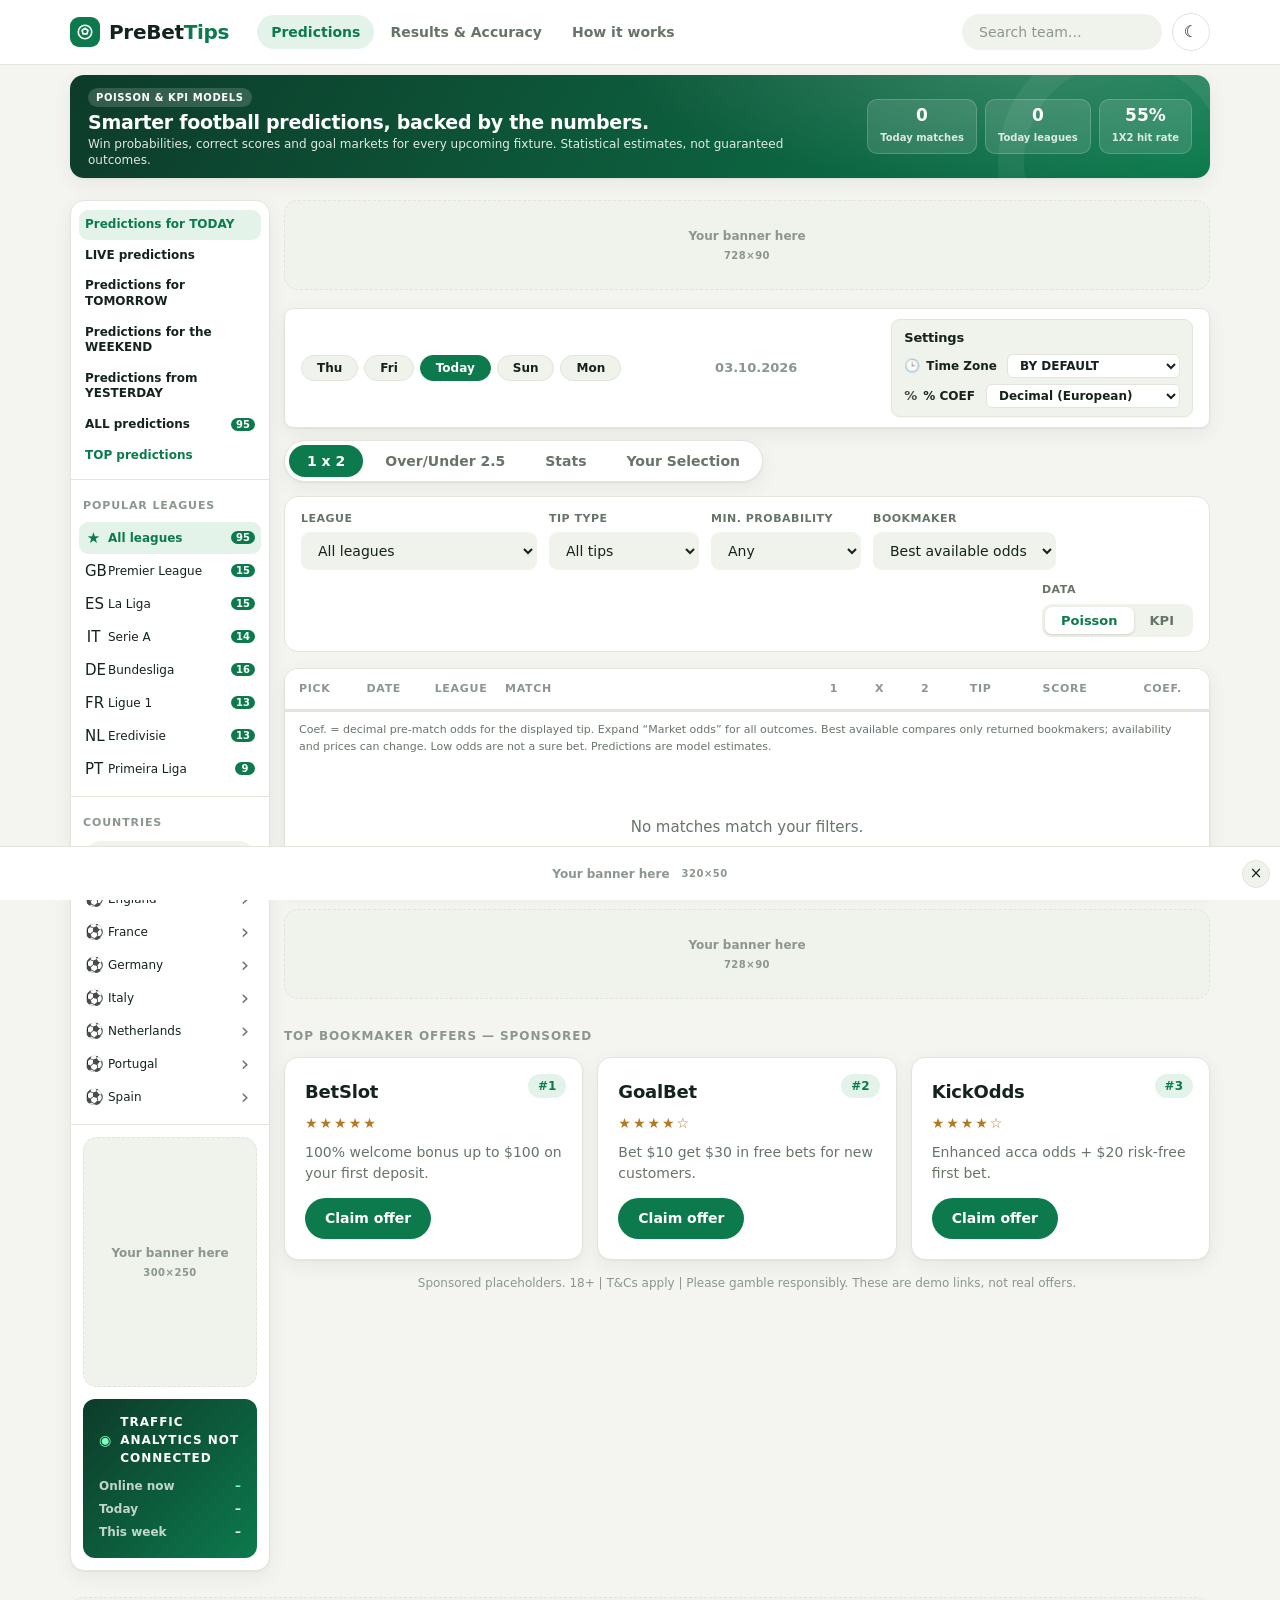
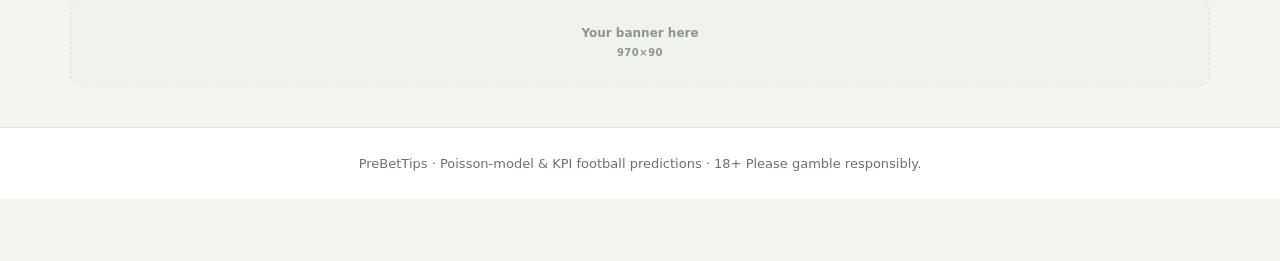
==== commit 66385e3a: "Add files via upload" ====
--- a/index.html
+++ b/index.html
@@ -15,8 +15,7 @@
       <button class="menu-toggle" id="menuToggle" aria-label="Open menu" aria-expanded="false">&#9776;</button>
       <a class="logo" href="#" aria-label="PreBetTips home"><span class="logo-mark" aria-hidden="true"><svg viewBox="0 0 24 24" fill="none" stroke="currentColor" stroke-width="2.2" stroke-linecap="round" stroke-linejoin="round"><circle cx="12" cy="12" r="9"/><path d="M12 7l4 3-1.5 4.5h-5L8 10z"/></svg></span><span class="logo-tx">PreBet<span>Tips</span></span></a>
       <nav class="main-nav" aria-label="Main navigation">
-        <button class="nav-btn active" data-view="home">Home</button>
-        <button class="nav-btn" data-view="predictions">Predictions</button>
+        <button class="nav-btn active" data-view="predictions">Predictions</button>
         <button class="nav-btn" data-view="results">Results &amp; Accuracy</button>
         <button class="nav-btn" data-view="how">How it works</button>
       </nav>
@@ -24,9 +23,41 @@
         <div class="header-search">
           <input type="search" id="searchBox" placeholder="Search team…" aria-label="Search team" />
         </div>
+        <button type="button" class="theme-toggle" id="themeToggle" aria-label="Switch to dark theme" title="Toggle theme">&#9790;</button>
+      </div>
+    </div>
+  </header>
+
+  <div class="container">
+    <section class="hero" aria-label="Overview">
+      <div class="hero-copy">
+        <span class="hero-eyebrow">Poisson &amp; KPI models</span>
+        <h1>Smarter football predictions, backed by the numbers.</h1>
+        <p>Win probabilities, correct scores and goal markets for every upcoming fixture. Statistical estimates, not guaranteed outcomes.</p>
+      </div>
+      <div class="hero-stats">
+        <div class="hero-stat"><b id="heroMatches">–</b><span>Today matches</span></div>
+        <div class="hero-stat"><b id="heroLeagues">–</b><span>Today leagues</span></div>
+        <div class="hero-stat"><b id="heroAcc">–</b><span>1X2 hit rate</span></div>
+      </div>
+    </section>
+  </div>
+
+  <main class="container layout">
+    <aside id="sidebar" class="sidebar" aria-label="Leagues and countries">
+      <button class="side-toggle" id="sideToggle" aria-label="Toggle leagues menu">Leagues &amp; Countries <span class="side-caret">&#9662;</span></button></aside>
+    <div class="content">
+    <!-- Ad: top leaderboard banner (728x90) -->
+    <div class="ad-slot ad-leaderboard" data-ad-placement="top" aria-label="Advertisement">
+      <span class="ad-body">Your banner here<span class="ad-size">Leaderboard 728×90</span></span>
+    </div>
+    <!-- PREDICTIONS VIEW -->
+    <section id="view-predictions" class="view">
+      <div class="featured">
+        <div class="day-strip" id="dayStrip" role="group" aria-label="Pick a day"><!-- built by app.js --></div>
+        <p class="date-range" id="dateRange"></p>
         <div class="site-settings" id="siteSettings" aria-label="Display settings">
-          <button type="button" class="settings-title" id="settingsToggle" aria-expanded="false" aria-controls="settingsPanel">Settings <span class="settings-caret" aria-hidden="true">&#9662;</span></button>
-          <div class="settings-panel" id="settingsPanel" hidden>
+          <div class="settings-title">Settings</div>
           <div class="settings-row">
             <label for="tzSelect" class="settings-label"><span class="settings-icon">&#128338;</span> Time Zone</label>
             <select id="tzSelect" class="settings-select" aria-label="Select Time Zone">
@@ -52,74 +83,7 @@
               <option value="prob">Implied Probability (%)</option>
             </select>
           </div>
-          </div>
-        </div>
-        <button type="button" class="theme-toggle" id="themeToggle" aria-label="Switch to dark theme" title="Toggle theme">&#9790;</button>
-      </div>
-    </div>
-  </header>
-
-  <div class="container">
-    <section class="hero" aria-label="Overview">
-      <div class="hero-copy">
-        <span class="hero-eyebrow">Poisson &amp; KPI models</span>
-        <h1>Smarter football predictions, backed by the numbers.</h1>
-        <p>Win probabilities, correct scores and goal markets for every upcoming fixture. Statistical estimates, not guaranteed outcomes.</p>
-      </div>
-      <div class="hero-stats">
-        <div class="hero-stat"><b id="heroMatches">–</b><span>Today matches</span></div>
-        <div class="hero-stat"><b id="heroLeagues">–</b><span>Today leagues</span></div>
-        <div class="hero-stat"><b id="heroAcc">–</b><span>1X2 hit rate</span></div>
-      </div>
-    </section>
-  </div>
-
-  <main class="container layout">
-    <aside id="sidebar" class="sidebar" aria-label="Leagues and countries">
-      <button class="side-toggle" id="sideToggle" aria-label="Toggle leagues menu">Leagues &amp; Countries <span class="side-caret">&#9662;</span></button></aside>
-    <div class="content">
-    <!-- Ad: top leaderboard banner (728x90) -->
-    <div class="ad-slot ad-leaderboard" data-ad-placement="top" aria-label="Advertisement">
-      <span class="ad-body">Your banner here<span class="ad-size">Leaderboard 728×90</span></span>
-    </div>
-    <!-- HOME VIEW -->
-    <section id="view-home" class="view">
-      <div class="home-wrap">
-        <div class="home-intro">
-          <span class="home-eyebrow">Welcome to PreBetTips</span>
-          <h1>Football predictions, backed by the numbers.</h1>
-          <p>Win probabilities, correct scores and goal markets for every upcoming fixture, computed with a Poisson statistical model and a stats-weighted KPI framework. Statistical estimates, not guaranteed outcomes.</p>
-          <div class="home-actions">
-            <button type="button" class="home-cta primary" data-view="predictions">View today's predictions</button>
-            <button type="button" class="home-cta" data-view="results">Results &amp; accuracy</button>
-            <button type="button" class="home-cta" data-view="how">How it works</button>
-          </div>
-        </div>
-        <div class="home-features">
-          <div class="home-card">
-            <span class="home-card-ico" aria-hidden="true">&#9917;</span>
-            <h2>1X2 &amp; Over/Under</h2>
-            <p>Home, draw and away probabilities plus Over/Under 2.5 goals for each match, with the most likely correct score.</p>
-          </div>
-          <div class="home-card">
-            <span class="home-card-ico" aria-hidden="true">&#128202;</span>
-            <h2>Two prediction engines</h2>
-            <p>Compare a classic Poisson goal model with a KPI confidence index built from form, venue strength and head-to-head records.</p>
-          </div>
-          <div class="home-card">
-            <span class="home-card-ico" aria-hidden="true">&#128197;</span>
-            <h2>Today, weekend &amp; more</h2>
-            <p>Browse predictions by day — today, tomorrow, the weekend or any league — and track how past tips performed.</p>
-          </div>
-        </div>
-      </div>
-    </section>
-
-    <!-- PREDICTIONS VIEW -->
-    <section id="view-predictions" class="view" hidden>
-      <div class="featured">
-        <div class="day-strip" id="dayStrip" role="group" aria-label="Pick a day"><!-- built by app.js --></div>
-        <p class="date-range" id="dateRange"></p>
+        </div>
       </div>
       <p id="dataStatus" class="data-status" role="status"></p>
       <div class="toolbar">
--- a/styles.css
+++ b/styles.css
@@ -425,10 +425,9 @@
 }
 .league-badge {
   display: inline-flex;
-  flex-direction: row;
+  flex-direction: column;
   align-items: center;
   justify-content: center;
-  gap: 4px;
   line-height: 1.15;
   cursor: help;
   user-select: none;
@@ -438,6 +437,7 @@
   font-size: 16px;
   display: inline-block;
   line-height: 1;
+  margin-bottom: 2px;
   filter: drop-shadow(0 1px 1px rgba(0,0,0,0.15));
 }
 .league-badge .lb-code {
@@ -640,66 +640,3 @@
   .lp-table tbody td{padding:8px 1px}.lp-table .pick-cb{width:14px;height:14px}
   .lp-table .tip{font-size:9px;padding:2px}.lp-table .date-cell b{font-size:10px}
 }
-
-/* ---------- Page loading indicator (shown while switching menus) ---------- */
-/* Thin progress bar fixed at the very top of the page, like YouTube/GitHub. */
-.page-loader{position:fixed;top:0;left:0;right:0;height:3px;z-index:10000;opacity:0;pointer-events:none;transition:opacity .2s ease}
-.page-loader.active{opacity:1}
-.page-loader.done{opacity:0}
-.page-loader-bar{height:100%;width:0;border-radius:0 3px 3px 0;background:linear-gradient(90deg,#0c7a4d,#16c47f);box-shadow:0 0 10px rgba(22,196,127,.7),0 0 4px rgba(22,196,127,.5)}
-/* Small spinner shown at the top-right corner during the switch. */
-.page-loader-spin{position:fixed;top:10px;right:14px;width:18px;height:18px;z-index:10001;border:2px solid rgba(22,196,127,.25);border-top-color:#16c47f;border-radius:50%;opacity:0;pointer-events:none;transition:opacity .2s ease;animation:pb-spin .7s linear infinite}
-.page-loader-spin.active{opacity:1}
-@keyframes pb-spin{to{transform:rotate(360deg)}}
-/* Gentle fade-in applied to the view that just became visible. */
-.view.pb-switching{animation:pb-fade .35s ease}
-@keyframes pb-fade{from{opacity:0;transform:translateY(6px)}to{opacity:1;transform:none}}
-@media (prefers-reduced-motion: reduce){
-  .page-loader-spin{animation:none}
-  .view.pb-switching{animation:none}
-}
-
-/* ---------- Settings dropdown (click "Settings" to reveal the two options) ---------- */
-/* Override the earlier always-open panel styling: the box becomes a button that
-   opens a floating drop-list containing Time Zone + % COEF. */
-.site-settings{position:relative;background:transparent;border:0;border-radius:0;padding:0;min-width:0;box-shadow:none;flex-direction:row;align-items:center;gap:0}
-.settings-title{display:inline-flex;align-items:center;gap:8px;cursor:pointer;background:var(--surface2);border:1px solid var(--line);border-radius:var(--radius-sm);padding:9px 15px;font-size:13px;font-weight:800;color:var(--text);letter-spacing:-.2px;user-select:none;line-height:1;transition:border-color .15s,background .15s}
-.settings-title:hover{border-color:var(--brand)}
-.settings-caret{font-size:11px;color:var(--muted);transition:transform .18s ease}
-.settings-title[aria-expanded="true"] .settings-caret{transform:rotate(180deg)}
-.settings-title[aria-expanded="true"]{border-color:var(--brand);color:var(--brand)}
-.settings-panel{position:absolute;top:calc(100% + 7px);right:0;z-index:40;min-width:264px;background:var(--surface);border:1px solid var(--line);border-radius:var(--radius-sm);box-shadow:var(--shadow);padding:12px;display:flex;flex-direction:column;gap:10px;animation:pb-fade .18s ease}
-.settings-panel[hidden]{display:none}
-@media(max-width:800px){
-  .site-settings{width:auto}
-  .settings-panel{left:auto;right:0;min-width:min(264px,calc(100vw - 40px))}
-}
-
-/* ---------- Sidebar period dropdowns (click a period to reveal 1X2 / Over-Under) ---------- */
-.side-period-group{position:relative}
-.side-period .period-caret{color:var(--faint);font-size:14px;flex:0 0 auto;transition:transform .18s ease}
-.side-period[aria-expanded="true"] .period-caret{transform:rotate(90deg)}
-.side-period[aria-expanded="true"]{background:var(--surface2)}
-.side-submenu{margin:1px 8px 4px 30px;padding:3px 0 3px 7px;border-left:1px solid var(--line);display:flex;flex-direction:column;gap:1px}
-.side-submenu[hidden]{display:none}
-.side-subitem{display:block;width:100%;text-align:left;background:transparent;border:0;border-radius:var(--radius-sm);color:var(--muted);padding:7px 10px;font-size:13px;font-weight:600;cursor:pointer;line-height:1.3;transition:background .12s,color .12s}
-.side-subitem:hover{background:var(--surface2);color:var(--text)}
-.side-subitem:focus-visible{outline:2px solid var(--brand);outline-offset:-2px}
-
-/* ---------- Home view ---------- */
-.home-wrap{display:flex;flex-direction:column;gap:22px}
-.home-intro{background:var(--surface);border:1px solid var(--line);border-radius:var(--radius);padding:30px 28px;box-shadow:var(--shadow)}
-.home-eyebrow{display:inline-block;font-size:11px;font-weight:700;letter-spacing:.6px;text-transform:uppercase;color:var(--brand);background:var(--brand-soft);padding:3px 10px;border-radius:999px;margin-bottom:12px}
-.home-intro h1{margin:0 0 10px;font-size:clamp(22px,3vw,30px);line-height:1.15;letter-spacing:-.5px;font-weight:800}
-.home-intro p{margin:0 0 20px;color:var(--muted);font-size:15px;max-width:720px;line-height:1.6}
-.home-actions{display:flex;flex-wrap:wrap;gap:10px}
-.home-cta{border:1px solid var(--line);background:var(--surface2);color:var(--text);font-weight:700;font-size:14px;padding:11px 20px;border-radius:999px;cursor:pointer;transition:background .15s,color .15s,border-color .15s}
-.home-cta:hover{border-color:var(--brand);color:var(--brand)}
-.home-cta.primary{background:var(--brand);color:var(--brand-ink);border-color:var(--brand)}
-.home-cta.primary:hover{filter:brightness(1.08);color:var(--brand-ink)}
-.home-features{display:grid;grid-template-columns:repeat(3,1fr);gap:16px}
-.home-card{background:var(--surface);border:1px solid var(--line);border-radius:var(--radius);padding:22px 20px;box-shadow:var(--shadow)}
-.home-card-ico{display:inline-grid;place-items:center;width:46px;height:46px;border-radius:12px;background:var(--brand-soft);font-size:22px;margin-bottom:12px}
-.home-card h2{margin:0 0 8px;font-size:17px;font-weight:800;letter-spacing:-.2px}
-.home-card p{margin:0;color:var(--muted);font-size:14px;line-height:1.55}
-@media(max-width:820px){.home-features{grid-template-columns:1fr}.home-intro{padding:24px 20px}}
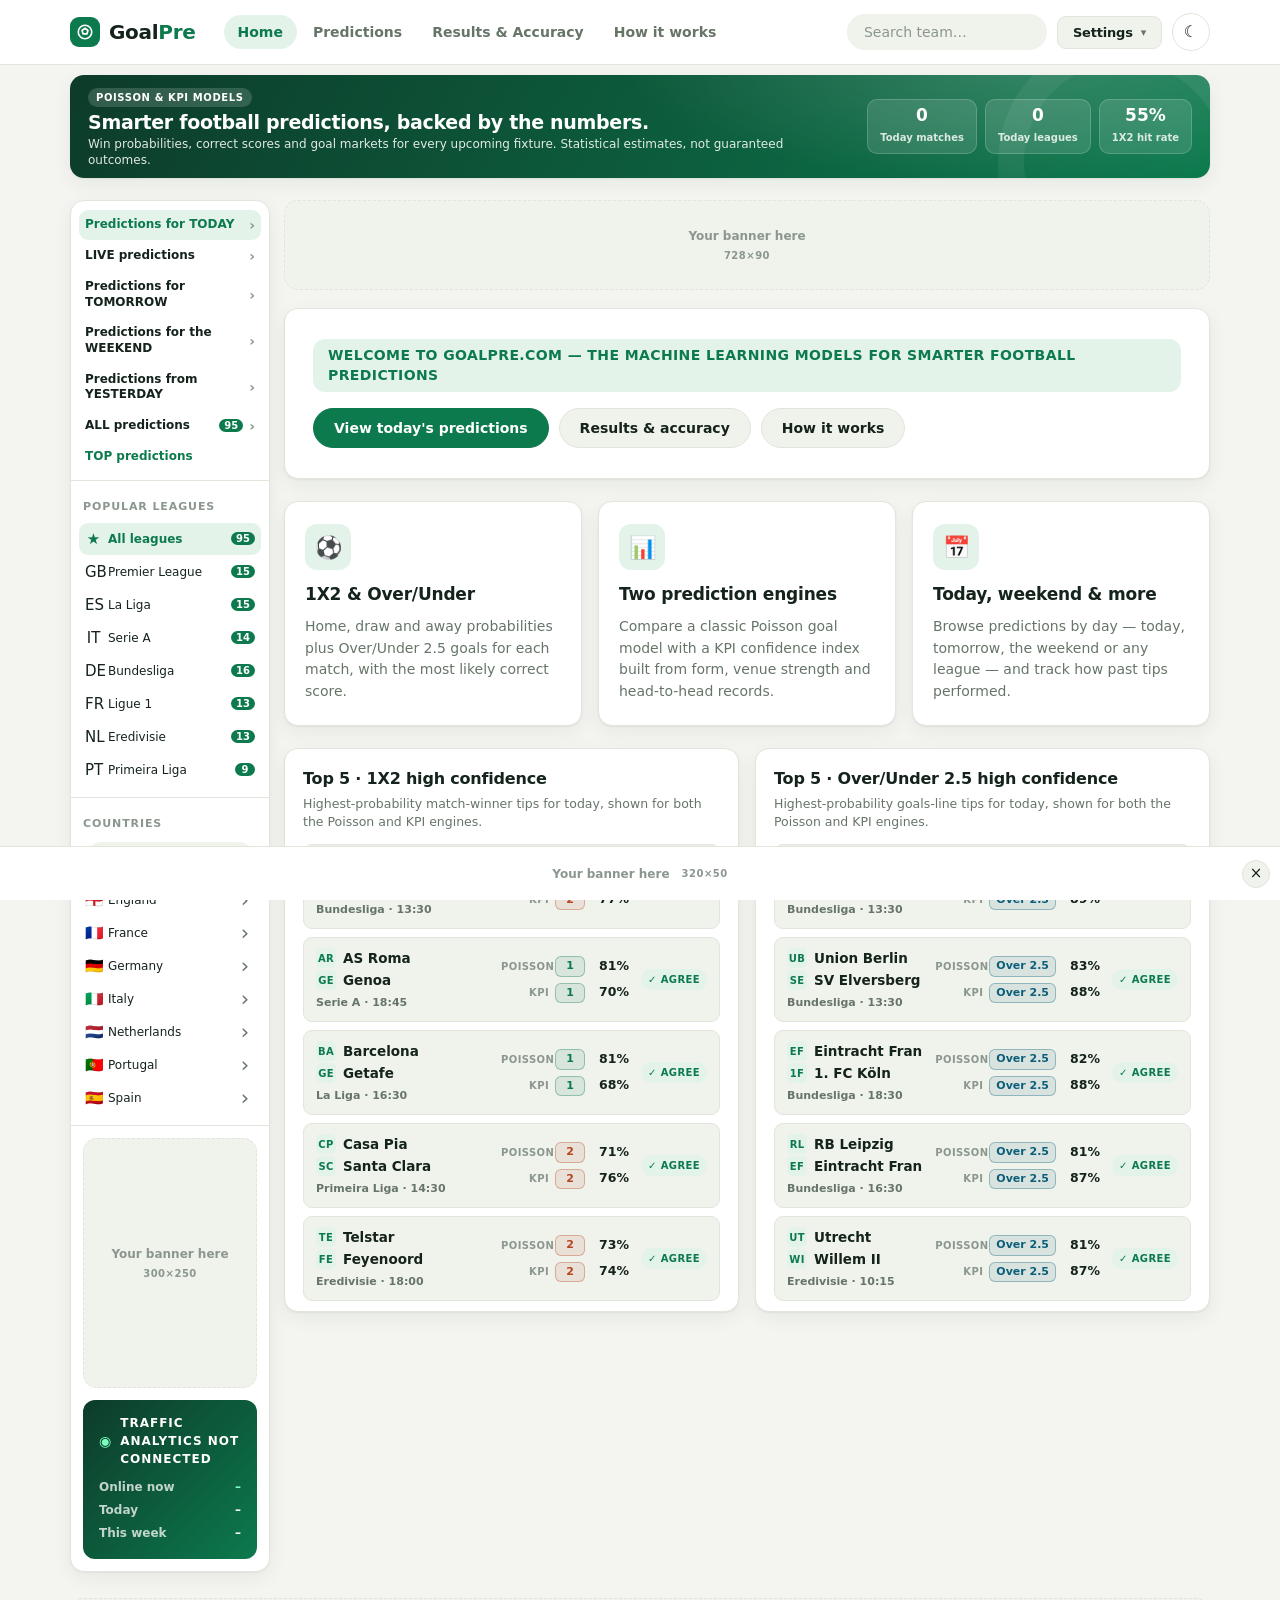
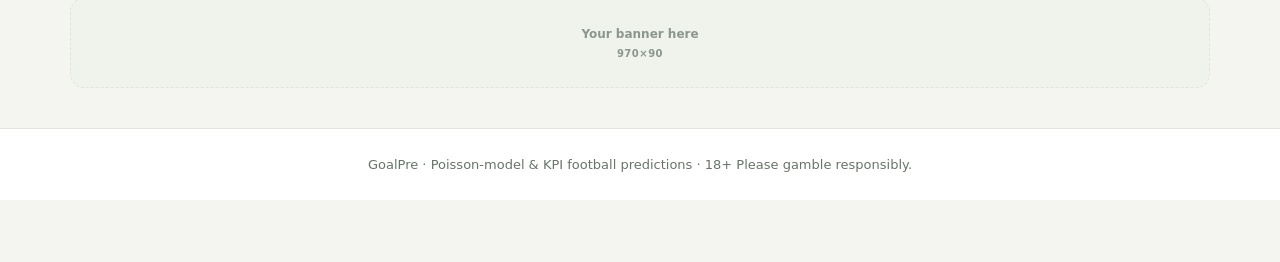
==== commit 005a7cfe: "Add files via upload" ====
--- a/index.html
+++ b/index.html
@@ -3,7 +3,7 @@
 <head>
   <meta charset="UTF-8" />
   <meta name="viewport" content="width=device-width, initial-scale=1.0" />
-  <title>PreBetTips — Football Predictions &amp; Betting Tips</title>
+  <title>GoalPre — Football Predictions &amp; Betting Tips</title>
   <meta name="description" content="Mathematical football predictions: 1X2 win probabilities, correct score, over/under and average goals, computed with a Poisson statistical model and a KPI framework." />
   <meta name="theme-color" content="#0c7a4d" />
   <script src="theme.js"></script>
@@ -13,9 +13,10 @@
   <header class="site-header">
     <div class="container header-inner">
       <button class="menu-toggle" id="menuToggle" aria-label="Open menu" aria-expanded="false">&#9776;</button>
-      <a class="logo" href="#" aria-label="PreBetTips home"><span class="logo-mark" aria-hidden="true"><svg viewBox="0 0 24 24" fill="none" stroke="currentColor" stroke-width="2.2" stroke-linecap="round" stroke-linejoin="round"><circle cx="12" cy="12" r="9"/><path d="M12 7l4 3-1.5 4.5h-5L8 10z"/></svg></span><span class="logo-tx">PreBet<span>Tips</span></span></a>
+      <a class="logo" href="#" aria-label="GoalPre home"><span class="logo-mark" aria-hidden="true"><svg viewBox="0 0 24 24" fill="none" stroke="currentColor" stroke-width="2.2" stroke-linecap="round" stroke-linejoin="round"><circle cx="12" cy="12" r="9"/><path d="M12 7l4 3-1.5 4.5h-5L8 10z"/></svg></span><span class="logo-tx">Goal<span>Pre</span></span></a>
       <nav class="main-nav" aria-label="Main navigation">
-        <button class="nav-btn active" data-view="predictions">Predictions</button>
+        <button class="nav-btn active" data-view="home">Home</button>
+        <button class="nav-btn" data-view="predictions">Predictions</button>
         <button class="nav-btn" data-view="results">Results &amp; Accuracy</button>
         <button class="nav-btn" data-view="how">How it works</button>
       </nav>
@@ -23,41 +24,9 @@
         <div class="header-search">
           <input type="search" id="searchBox" placeholder="Search team…" aria-label="Search team" />
         </div>
-        <button type="button" class="theme-toggle" id="themeToggle" aria-label="Switch to dark theme" title="Toggle theme">&#9790;</button>
-      </div>
-    </div>
-  </header>
-
-  <div class="container">
-    <section class="hero" aria-label="Overview">
-      <div class="hero-copy">
-        <span class="hero-eyebrow">Poisson &amp; KPI models</span>
-        <h1>Smarter football predictions, backed by the numbers.</h1>
-        <p>Win probabilities, correct scores and goal markets for every upcoming fixture. Statistical estimates, not guaranteed outcomes.</p>
-      </div>
-      <div class="hero-stats">
-        <div class="hero-stat"><b id="heroMatches">–</b><span>Today matches</span></div>
-        <div class="hero-stat"><b id="heroLeagues">–</b><span>Today leagues</span></div>
-        <div class="hero-stat"><b id="heroAcc">–</b><span>1X2 hit rate</span></div>
-      </div>
-    </section>
-  </div>
-
-  <main class="container layout">
-    <aside id="sidebar" class="sidebar" aria-label="Leagues and countries">
-      <button class="side-toggle" id="sideToggle" aria-label="Toggle leagues menu">Leagues &amp; Countries <span class="side-caret">&#9662;</span></button></aside>
-    <div class="content">
-    <!-- Ad: top leaderboard banner (728x90) -->
-    <div class="ad-slot ad-leaderboard" data-ad-placement="top" aria-label="Advertisement">
-      <span class="ad-body">Your banner here<span class="ad-size">Leaderboard 728×90</span></span>
-    </div>
-    <!-- PREDICTIONS VIEW -->
-    <section id="view-predictions" class="view">
-      <div class="featured">
-        <div class="day-strip" id="dayStrip" role="group" aria-label="Pick a day"><!-- built by app.js --></div>
-        <p class="date-range" id="dateRange"></p>
         <div class="site-settings" id="siteSettings" aria-label="Display settings">
-          <div class="settings-title">Settings</div>
+          <button type="button" class="settings-title" id="settingsToggle" aria-expanded="false" aria-controls="settingsPanel">Settings <span class="settings-caret" aria-hidden="true">&#9662;</span></button>
+          <div class="settings-panel" id="settingsPanel" hidden>
           <div class="settings-row">
             <label for="tzSelect" class="settings-label"><span class="settings-icon">&#128338;</span> Time Zone</label>
             <select id="tzSelect" class="settings-select" aria-label="Select Time Zone">
@@ -83,15 +52,106 @@
               <option value="prob">Implied Probability (%)</option>
             </select>
           </div>
-        </div>
+          </div>
+        </div>
+        <button type="button" class="theme-toggle" id="themeToggle" aria-label="Switch to dark theme" title="Toggle theme">&#9790;</button>
+      </div>
+    </div>
+  </header>
+
+  <div class="container">
+    <section class="hero" aria-label="Overview">
+      <div class="hero-copy">
+        <span class="hero-eyebrow">Poisson &amp; KPI models</span>
+        <h1>Smarter football predictions, backed by the numbers.</h1>
+        <p>Win probabilities, correct scores and goal markets for every upcoming fixture. Statistical estimates, not guaranteed outcomes.</p>
+      </div>
+      <div class="hero-stats">
+        <div class="hero-stat"><b id="heroMatches">–</b><span>Today matches</span></div>
+        <div class="hero-stat"><b id="heroLeagues">–</b><span>Today leagues</span></div>
+        <div class="hero-stat"><b id="heroAcc">–</b><span>1X2 hit rate</span></div>
+      </div>
+    </section>
+  </div>
+
+  <main class="container layout">
+    <aside id="sidebar" class="sidebar" aria-label="Leagues and countries">
+      <button class="side-toggle" id="sideToggle" aria-label="Toggle leagues menu">Leagues &amp; Countries <span class="side-caret">&#9662;</span></button></aside>
+    <div class="content">
+    <!-- Ad: top leaderboard banner (728x90) -->
+    <div class="ad-slot ad-leaderboard" data-ad-placement="top" aria-label="Advertisement">
+      <span class="ad-body">Your banner here<span class="ad-size">Leaderboard 728×90</span></span>
+    </div>
+    <!-- HOME VIEW -->
+    <section id="view-home" class="view">
+      <div class="home-wrap">
+        <div class="home-intro">
+          <span class="home-eyebrow">Welcome to goalpre.com — the machine learning models for smarter football predictions</span>
+          <div class="home-actions">
+            <button type="button" class="home-cta primary" data-view="predictions">View today's predictions</button>
+            <button type="button" class="home-cta" data-view="results">Results &amp; accuracy</button>
+            <button type="button" class="home-cta" data-view="how">How it works</button>
+          </div>
+        </div>
+        <div class="home-features">
+          <div class="home-card">
+            <span class="home-card-ico" aria-hidden="true">&#9917;</span>
+            <h2>1X2 &amp; Over/Under</h2>
+            <p>Home, draw and away probabilities plus Over/Under 2.5 goals for each match, with the most likely correct score.</p>
+          </div>
+          <div class="home-card">
+            <span class="home-card-ico" aria-hidden="true">&#128202;</span>
+            <h2>Two prediction engines</h2>
+            <p>Compare a classic Poisson goal model with a KPI confidence index built from form, venue strength and head-to-head records.</p>
+          </div>
+          <div class="home-card">
+            <span class="home-card-ico" aria-hidden="true">&#128197;</span>
+            <h2>Today, weekend &amp; more</h2>
+            <p>Browse predictions by day — today, tomorrow, the weekend or any league — and track how past tips performed.</p>
+          </div>
+        </div>
+
+        <div class="home-toppicks">
+          <section class="tp-panel">
+            <div class="tp-panel-head">
+              <h2>Top 5 &middot; 1X2 high confidence</h2>
+              <p>Highest-probability match-winner tips for today, shown for both the Poisson and KPI engines.</p>
+            </div>
+            <div class="tp-list" id="tp1x2"><p class="tp-empty">Loading today&rsquo;s top tips&hellip;</p></div>
+          </section>
+          <section class="tp-panel">
+            <div class="tp-panel-head">
+              <h2>Top 5 &middot; Over/Under 2.5 high confidence</h2>
+              <p>Highest-probability goals-line tips for today, shown for both the Poisson and KPI engines.</p>
+            </div>
+            <div class="tp-list" id="tpou"><p class="tp-empty">Loading today&rsquo;s top tips&hellip;</p></div>
+          </section>
+        </div>
+      </div>
+    </section>
+
+    <!-- PREDICTIONS VIEW -->
+    <section id="view-predictions" class="view" hidden>
+      <div class="featured">
+        <div class="day-strip" id="dayStrip" role="group" aria-label="Pick a day"><!-- built by app.js --></div>
+        <p class="date-range" id="dateRange"></p>
       </div>
       <p id="dataStatus" class="data-status" role="status"></p>
       <div class="toolbar">
-        <div class="mode-switch" role="tablist" aria-label="Prediction type">
-          <button class="mode-btn m1x2 active" data-mode="1x2" role="tab">1 x 2</button>
-          <button class="mode-btn mou" data-mode="ou" role="tab">Over/Under 2.5</button>
-          <button class="mode-btn mstats" data-mode="stats" role="tab">Stats</button>
-          <button class="mode-btn msel" data-mode="selection" role="tab">Your Selection <span class="sel-count" id="selCount" hidden>0</span></button>
+        <div class="toolbar-top">
+          <div class="mode-switch" role="tablist" aria-label="Prediction type">
+            <button class="mode-btn m1x2 active" data-mode="1x2" role="tab">1 x 2</button>
+            <button class="mode-btn mou" data-mode="ou" role="tab">Over/Under 2.5</button>
+            <button class="mode-btn mstats" data-mode="stats" role="tab">Stats</button>
+            <button class="mode-btn msel" data-mode="selection" role="tab">Your Selection <span class="sel-count" id="selCount" hidden>0</span></button>
+          </div>
+          <div class="engine-toggle" role="group" aria-label="Prediction data source">
+            <span class="engine-label">Data</span>
+            <div class="engine-seg">
+              <button type="button" class="eng-btn active" data-engine="poisson" aria-pressed="true">Poisson</button>
+              <button type="button" class="eng-btn" data-engine="random" aria-pressed="false" title="KPI engine: prediction built from the teams' stats (avg goals for/against, PPG, win%, head-to-head)">KPI</button>
+            </div>
+          </div>
         </div>
         <div class="filters">
           <label>League
@@ -118,13 +178,6 @@
           <label>Bookmaker
             <select id="bookmakerFilter"><option value="best">Best available odds</option></select>
           </label>
-          <div class="engine-toggle" role="group" aria-label="Prediction data source">
-            <span class="engine-label">Data</span>
-            <div class="engine-seg">
-              <button type="button" class="eng-btn active" data-engine="poisson" aria-pressed="true">Poisson</button>
-              <button type="button" class="eng-btn" data-engine="random" aria-pressed="false" title="KPI engine: prediction built from the teams' stats (avg goals for/against, PPG, win%, head-to-head)">KPI</button>
-            </div>
-          </div>
         </div>
       </div>
 
@@ -222,7 +275,7 @@
 
   <footer class="site-footer">
     <div class="container">
-      <p>PreBetTips &middot; Poisson-model &amp; KPI football predictions &middot; 18+ Please gamble responsibly.</p>
+      <p>GoalPre &middot; Poisson-model &amp; KPI football predictions &middot; 18+ Please gamble responsibly.</p>
     </div>
   </footer>
 
--- a/styles.css
+++ b/styles.css
@@ -112,6 +112,7 @@
 
 /* ---------- Toolbar ---------- */
 .toolbar{display:flex;flex-direction:column;gap:14px;margin:0 0 16px}
+.toolbar-top{display:flex;align-items:center;gap:12px;flex-wrap:wrap;justify-content:space-between}
 .mode-switch{display:flex;gap:4px;align-items:center;flex-wrap:wrap;background:var(--surface);border:1px solid var(--line);border-radius:999px;padding:4px;align-self:flex-start;box-shadow:var(--shadow)}
 .mode-btn{border:0;cursor:pointer;background:transparent;color:var(--muted);font-weight:700;font-size:14px;padding:9px 18px;border-radius:999px;transition:background .15s,color .15s;line-height:1;white-space:nowrap;display:inline-flex;align-items:center;gap:7px}
 .mode-btn:hover{color:var(--text)}
@@ -122,7 +123,7 @@
 .filters label{display:flex;flex-direction:column;font-size:11px;color:var(--muted);gap:5px;font-weight:700;text-transform:uppercase;letter-spacing:.5px}
 .filters select{background:var(--surface2);border:1px solid transparent;color:var(--text);border-radius:var(--radius-sm);padding:9px 12px;font-size:14px;font-weight:500;text-transform:none;letter-spacing:0;min-width:150px;cursor:pointer}
 .filters select:focus{outline:0;border-color:var(--brand)}
-.engine-toggle{display:flex;flex-direction:column;gap:5px;margin-left:auto}
+.engine-toggle{display:flex;flex-direction:row;align-items:center;gap:8px;background:var(--surface);border:1px solid var(--line);border-radius:999px;padding:5px 10px 5px 14px;box-shadow:var(--shadow)}
 .engine-label{font-size:11px;color:var(--muted);font-weight:700;text-transform:uppercase;letter-spacing:.5px}
 .engine-seg{display:flex;background:var(--surface2);border-radius:var(--radius-sm);padding:3px}
 .engine-seg .eng-btn{border:0;background:transparent;color:var(--muted);cursor:pointer;font-weight:700;font-size:13px;padding:7px 16px;line-height:1;border-radius:7px;transition:background .15s,color .15s}
@@ -425,9 +426,10 @@
 }
 .league-badge {
   display: inline-flex;
-  flex-direction: column;
+  flex-direction: row;
   align-items: center;
   justify-content: center;
+  gap: 4px;
   line-height: 1.15;
   cursor: help;
   user-select: none;
@@ -437,7 +439,6 @@
   font-size: 16px;
   display: inline-block;
   line-height: 1;
-  margin-bottom: 2px;
   filter: drop-shadow(0 1px 1px rgba(0,0,0,0.15));
 }
 .league-badge .lb-code {
@@ -640,3 +641,102 @@
   .lp-table tbody td{padding:8px 1px}.lp-table .pick-cb{width:14px;height:14px}
   .lp-table .tip{font-size:9px;padding:2px}.lp-table .date-cell b{font-size:10px}
 }
+
+/* ---------- Page loading indicator (shown while switching menus) ---------- */
+/* Thin progress bar fixed at the very top of the page, like YouTube/GitHub. */
+.page-loader{position:fixed;top:0;left:0;right:0;height:3px;z-index:10000;opacity:0;pointer-events:none;transition:opacity .2s ease}
+.page-loader.active{opacity:1}
+.page-loader.done{opacity:0}
+.page-loader-bar{height:100%;width:0;border-radius:0 3px 3px 0;background:linear-gradient(90deg,#0c7a4d,#16c47f);box-shadow:0 0 10px rgba(22,196,127,.7),0 0 4px rgba(22,196,127,.5)}
+/* Small spinner shown at the top-right corner during the switch. */
+.page-loader-spin{position:fixed;top:10px;right:14px;width:18px;height:18px;z-index:10001;border:2px solid rgba(22,196,127,.25);border-top-color:#16c47f;border-radius:50%;opacity:0;pointer-events:none;transition:opacity .2s ease;animation:pb-spin .7s linear infinite}
+.page-loader-spin.active{opacity:1}
+@keyframes pb-spin{to{transform:rotate(360deg)}}
+/* Gentle fade-in applied to the view that just became visible. */
+.view.pb-switching{animation:pb-fade .35s ease}
+@keyframes pb-fade{from{opacity:0;transform:translateY(6px)}to{opacity:1;transform:none}}
+@media (prefers-reduced-motion: reduce){
+  .page-loader-spin{animation:none}
+  .view.pb-switching{animation:none}
+}
+
+/* ---------- Settings dropdown (click "Settings" to reveal the two options) ---------- */
+/* Override the earlier always-open panel styling: the box becomes a button that
+   opens a floating drop-list containing Time Zone + % COEF. */
+.site-settings{position:relative;background:transparent;border:0;border-radius:0;padding:0;min-width:0;box-shadow:none;flex-direction:row;align-items:center;gap:0}
+.settings-title{display:inline-flex;align-items:center;gap:8px;cursor:pointer;background:var(--surface2);border:1px solid var(--line);border-radius:var(--radius-sm);padding:9px 15px;font-size:13px;font-weight:800;color:var(--text);letter-spacing:-.2px;user-select:none;line-height:1;transition:border-color .15s,background .15s}
+.settings-title:hover{border-color:var(--brand)}
+.settings-caret{font-size:11px;color:var(--muted);transition:transform .18s ease}
+.settings-title[aria-expanded="true"] .settings-caret{transform:rotate(180deg)}
+.settings-title[aria-expanded="true"]{border-color:var(--brand);color:var(--brand)}
+.settings-panel{position:absolute;top:calc(100% + 7px);right:0;z-index:40;min-width:264px;background:var(--surface);border:1px solid var(--line);border-radius:var(--radius-sm);box-shadow:var(--shadow);padding:12px;display:flex;flex-direction:column;gap:10px;animation:pb-fade .18s ease}
+.settings-panel[hidden]{display:none}
+@media(max-width:800px){
+  .site-settings{width:auto}
+  .settings-panel{left:auto;right:0;min-width:min(264px,calc(100vw - 40px))}
+}
+
+/* ---------- Sidebar period dropdowns (click a period to reveal 1X2 / Over-Under) ---------- */
+.side-period-group{position:relative}
+.side-period .period-caret{color:var(--faint);font-size:14px;flex:0 0 auto;transition:transform .18s ease}
+.side-period[aria-expanded="true"] .period-caret{transform:rotate(90deg)}
+.side-period[aria-expanded="true"]{background:var(--surface2)}
+.side-submenu{margin:1px 8px 4px 30px;padding:3px 0 3px 7px;border-left:1px solid var(--line);display:flex;flex-direction:column;gap:1px}
+.side-submenu[hidden]{display:none}
+.side-subitem{display:block;width:100%;text-align:left;background:transparent;border:0;border-radius:var(--radius-sm);color:var(--muted);padding:7px 10px;font-size:13px;font-weight:600;cursor:pointer;line-height:1.3;transition:background .12s,color .12s}
+.side-subitem:hover{background:var(--surface2);color:var(--text)}
+.side-subitem:focus-visible{outline:2px solid var(--brand);outline-offset:-2px}
+
+/* ---------- Home view ---------- */
+.home-wrap{display:flex;flex-direction:column;gap:22px}
+.home-intro{background:var(--surface);border:1px solid var(--line);border-radius:var(--radius);padding:30px 28px;box-shadow:var(--shadow)}
+.home-eyebrow{display:inline-block;font-size:14px;font-weight:800;letter-spacing:.4px;text-transform:uppercase;color:var(--brand);background:var(--brand-soft);padding:7px 15px;border-radius:12px;margin-bottom:16px;line-height:1.4;max-width:100%}
+.home-intro h1{margin:0 0 10px;font-size:clamp(22px,3vw,30px);line-height:1.15;letter-spacing:-.5px;font-weight:800}
+.home-intro p{margin:0 0 20px;color:var(--muted);font-size:15px;max-width:720px;line-height:1.6}
+.home-actions{display:flex;flex-wrap:wrap;gap:10px}
+.home-cta{border:1px solid var(--line);background:var(--surface2);color:var(--text);font-weight:700;font-size:14px;padding:11px 20px;border-radius:999px;cursor:pointer;transition:background .15s,color .15s,border-color .15s}
+.home-cta:hover{border-color:var(--brand);color:var(--brand)}
+.home-cta.primary{background:var(--brand);color:var(--brand-ink);border-color:var(--brand)}
+.home-cta.primary:hover{filter:brightness(1.08);color:var(--brand-ink)}
+.home-features{display:grid;grid-template-columns:repeat(3,1fr);gap:16px;width:100%}
+.home-features>.home-card{min-width:0}
+.home-toppicks>.tp-panel{min-width:0}
+.home-card{background:var(--surface);border:1px solid var(--line);border-radius:var(--radius);padding:22px 20px;box-shadow:var(--shadow)}
+.home-card-ico{display:inline-grid;place-items:center;width:46px;height:46px;border-radius:12px;background:var(--brand-soft);font-size:22px;margin-bottom:12px}
+.home-card h2{margin:0 0 8px;font-size:17px;font-weight:800;letter-spacing:-.2px}
+.home-card p{margin:0;color:var(--muted);font-size:14px;line-height:1.55}
+@media(max-width:820px){.home-features{grid-template-columns:1fr}.home-intro{padding:24px 20px}}
+
+/* Home: top-5 prediction highlights (both engines) */
+.home-toppicks{display:grid;grid-template-columns:repeat(2,1fr);gap:16px;width:100%}
+.tp-panel{background:var(--surface);border:1px solid var(--line);border-radius:var(--radius);padding:18px 18px 10px;box-shadow:var(--shadow)}
+.tp-panel-head h2{margin:0 0 4px;font-size:16px;font-weight:800;letter-spacing:-.2px}
+.tp-panel-head p{margin:0 0 12px;color:var(--muted);font-size:12.5px;line-height:1.5}
+.tp-list{display:flex;flex-direction:column;gap:8px}
+.tp-item{display:flex;align-items:center;gap:12px;padding:10px 12px;border:1px solid var(--line);border-radius:var(--radius-sm);background:var(--surface2);text-decoration:none;color:inherit;transition:border-color .15s,background .15s,transform .08s}
+.tp-item:hover{border-color:var(--brand);background:var(--surface);transform:translateY(-1px)}
+.tp-match{flex:1 1 auto;min-width:0}
+.tp-teams{display:flex;flex-direction:column;gap:2px}
+.tp-team{display:flex;align-items:center;gap:7px;font-size:13.5px;font-weight:700;white-space:nowrap;overflow:hidden;text-overflow:ellipsis}
+.tp-crest{flex:0 0 20px;width:20px;height:20px;border-radius:5px;background:var(--brand-soft);color:var(--brand);font-size:10px;font-weight:800;display:inline-grid;place-items:center;letter-spacing:.3px}
+.tp-meta{display:block;margin-top:4px;font-size:11px;color:var(--muted);font-weight:600;white-space:nowrap;overflow:hidden;text-overflow:ellipsis}
+.tp-engines{flex:0 0 auto;display:flex;flex-direction:column;gap:6px}
+.tp-eng{display:flex;align-items:center;gap:6px;justify-content:flex-end}
+.tp-eng-name{font-size:10px;font-weight:700;text-transform:uppercase;letter-spacing:.4px;color:var(--faint);width:48px;text-align:right}
+.tp-pick{font-size:11px;font-weight:800;min-width:30px;text-align:center;padding:2px 6px;border-radius:6px;border:1px solid var(--line);background:var(--surface);line-height:1.3}
+.tp-pick.pk1{color:#0c7a4d;border-color:rgba(12,122,77,.35);background:rgba(12,122,77,.10)}
+.tp-pick.pk2{color:#b4451f;border-color:rgba(180,69,31,.35);background:rgba(180,69,31,.10)}
+.tp-pick.pkX{color:#7a6a0c;border-color:rgba(122,106,12,.35);background:rgba(122,106,12,.10)}
+.tp-pick.pkO{color:#0c5f7a;border-color:rgba(12,95,122,.35);background:rgba(12,95,122,.10)}
+.tp-pick.pkU{color:#5b3f8a;border-color:rgba(91,63,138,.35);background:rgba(91,63,138,.10)}
+.tp-prob{font-size:12.5px;font-weight:800;min-width:38px;text-align:right;font-variant-numeric:tabular-nums}
+.tp-flag{flex:0 0 auto;align-self:center;font-size:10px;font-weight:800;text-transform:uppercase;letter-spacing:.4px;padding:3px 7px;border-radius:999px;white-space:nowrap}
+.tp-flag.tp-agree{color:var(--brand);background:var(--brand-soft)}
+.tp-flag.tp-split{color:var(--muted);background:var(--surface);border:1px solid var(--line)}
+.tp-empty{margin:4px 0 10px;color:var(--muted);font-size:13px}
+body.theme-dark .tp-pick.pk1{color:#5fe3a9;border-color:rgba(61,220,151,.35);background:rgba(61,220,151,.12)}
+body.theme-dark .tp-pick.pk2{color:#ff9b6b;border-color:rgba(255,155,107,.3);background:rgba(255,155,107,.12)}
+body.theme-dark .tp-pick.pkX{color:#e6cf5a;border-color:rgba(230,207,90,.3);background:rgba(230,207,90,.12)}
+body.theme-dark .tp-pick.pkO{color:#5fcbe3;border-color:rgba(95,203,227,.3);background:rgba(95,203,227,.12)}
+body.theme-dark .tp-pick.pkU{color:#b79be6;border-color:rgba(183,155,230,.3);background:rgba(183,155,230,.12)}
+@media(max-width:820px){.home-toppicks{grid-template-columns:1fr}}
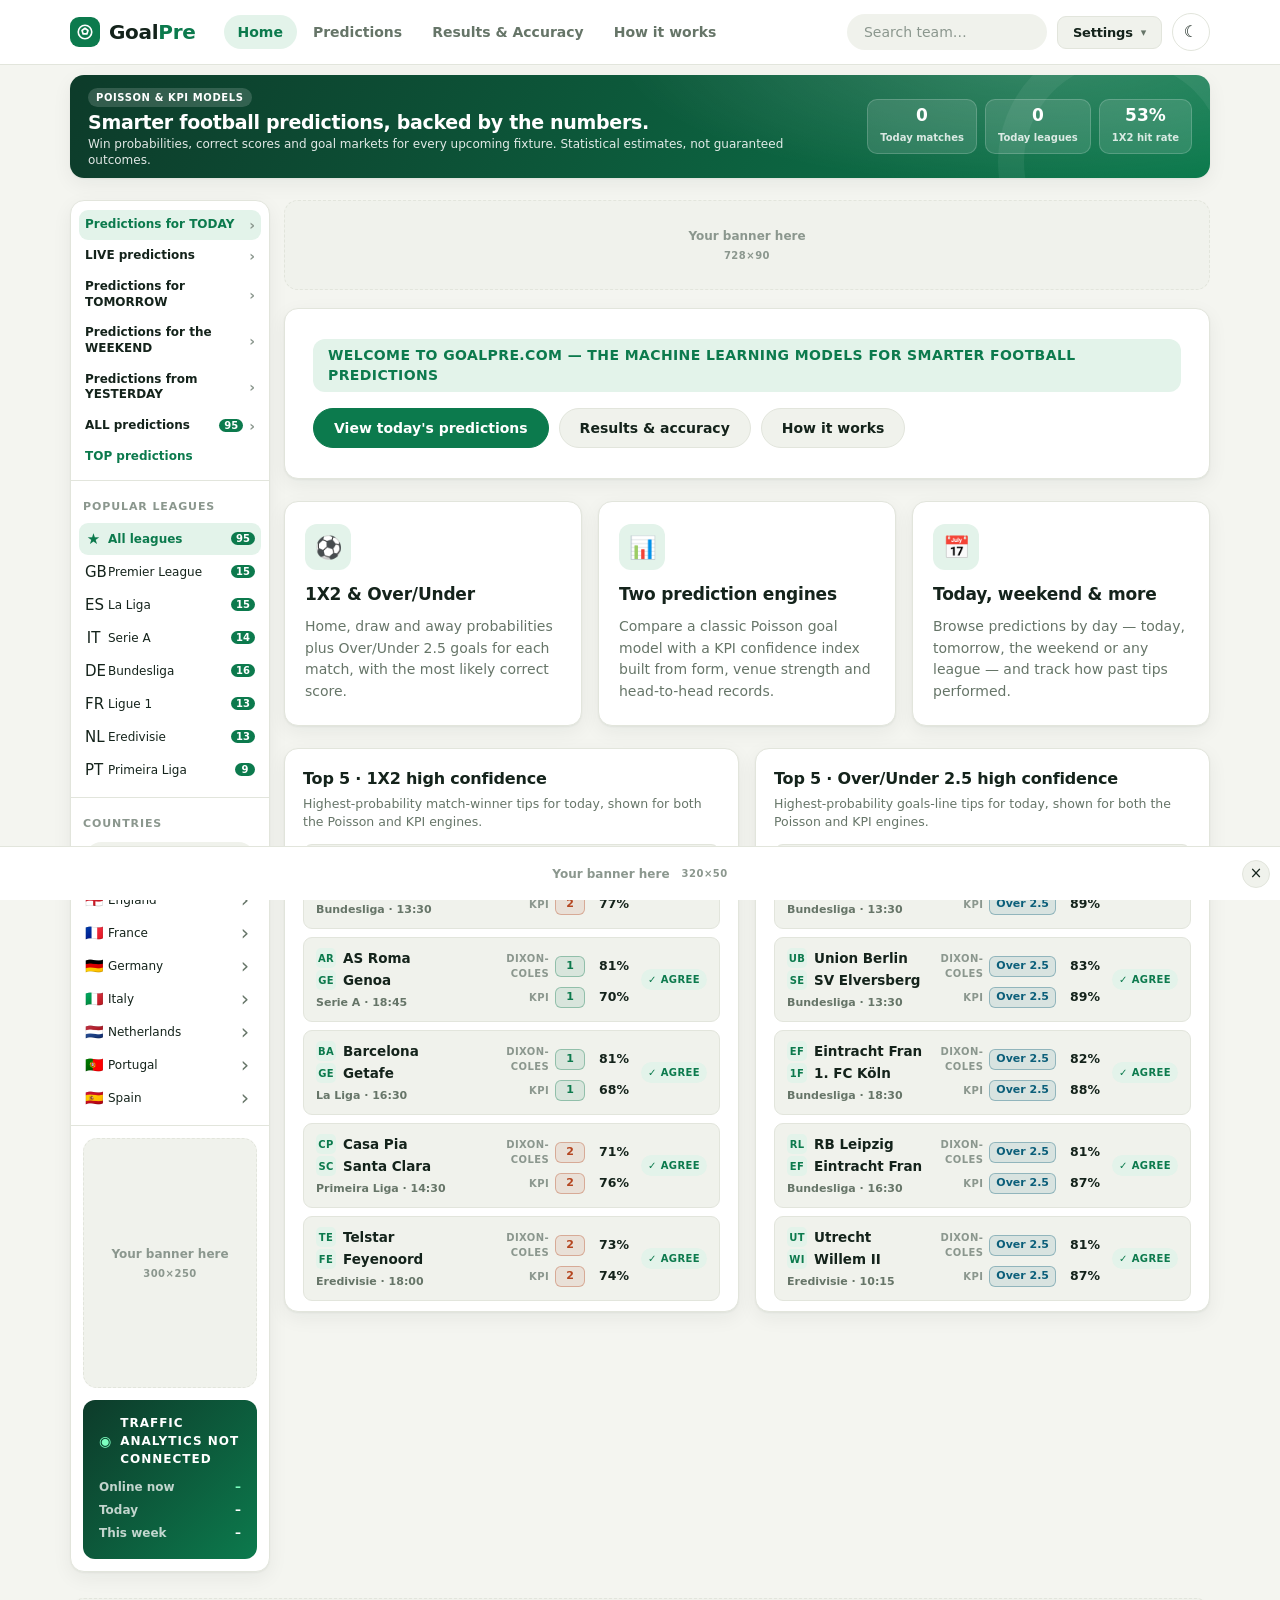
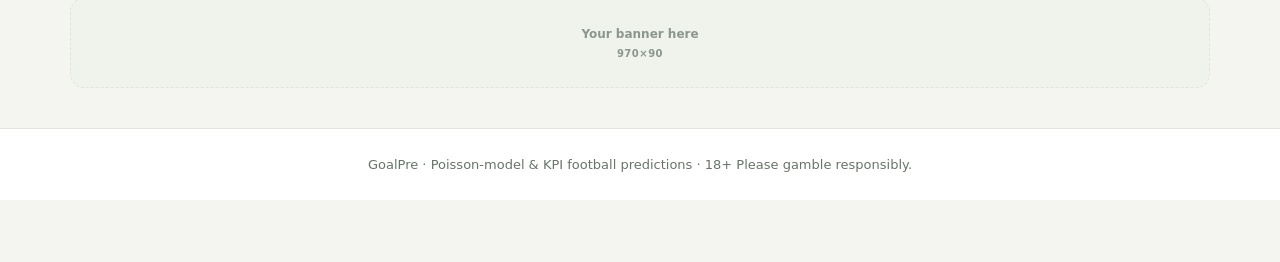
==== commit fd8391ba: "Add files via upload" ====
--- a/index.html
+++ b/index.html
@@ -238,12 +238,25 @@
         <div class="stat-card"><span class="stat-num" id="accOu">–</span><span class="stat-lbl">Over/Under hit rate</span></div>
         <div class="stat-card"><span class="stat-num" id="settled">–</span><span class="stat-lbl">Tracked settled predictions</span></div>
       </div>
+      <p class="results-note">Latest 2 rounds of results from popular leagues only.</p>
+
+      <h2 class="results-heading">1X2 results</h2>
       <div class="table-wrap">
         <table class="pred-table">
           <thead>
             <tr><th>Date</th><th class="col-league">League</th><th class="col-match">Match</th><th>Tip</th><th>Pred. score</th><th>Result</th><th>Verdict</th></tr>
           </thead>
-          <tbody id="resultsBody"></tbody>
+          <tbody id="resultsBody1x2"></tbody>
+        </table>
+      </div>
+
+      <h2 class="results-heading">Over/Under 2.50 results</h2>
+      <div class="table-wrap">
+        <table class="pred-table">
+          <thead>
+            <tr><th>Date</th><th class="col-league">League</th><th class="col-match">Match</th><th>Tip</th><th>Exp. goals</th><th>Result</th><th>Verdict</th></tr>
+          </thead>
+          <tbody id="resultsBodyOu"></tbody>
         </table>
       </div>
     </section>
--- a/styles.css
+++ b/styles.css
@@ -148,6 +148,17 @@
 .mc-team{display:flex;align-items:center;gap:9px;font-weight:600;line-height:1.2}
 .crest{flex:0 0 24px;width:24px;height:24px;border-radius:8px;background:var(--surface2);border:1px solid var(--line);color:var(--muted);font-size:9px;font-weight:800;display:grid;place-items:center;letter-spacing:.2px}
 .mc-league{display:none;font-size:11px;color:var(--faint);font-weight:600}
+.mc-date{display:none;font-size:11px;color:var(--faint);font-weight:600}
+/* Date + match status share ONE horizontal line (never wrap to a new row). */
+.mc-meta{display:flex;flex-direction:row;align-items:center;gap:6px;flex-wrap:nowrap;white-space:nowrap;line-height:1.2}
+.mc-meta .match-status{margin-top:0}
+/* Compact feed layout: date sits under the team names in the Match cell, and
+   the standalone Date column is removed (except Stats mode which keeps it). */
+#view-predictions .match-cell .mc-date{display:block}
+/* Date + time on ONE line inside the Match cell. */
+#view-predictions .match-cell .mc-date .date-cell{flex-direction:row;align-items:center;justify-content:flex-start;gap:5px}
+#view-predictions .pred-table:not(.stats-mode) th.col-date,
+#view-predictions .pred-table:not(.stats-mode) td.col-date{display:none}
 .league-cell{color:var(--muted);font-size:13px;white-space:nowrap}
 .prob{position:relative;font-weight:700;min-width:56px;display:inline-block;color:var(--muted);font-variant-numeric:tabular-nums}
 .prob .bar{display:block;height:4px;border-radius:3px;margin-top:5px;background:var(--line)}
@@ -159,10 +170,22 @@
 .tip.tX{background:var(--draw-soft);color:var(--draw)}
 .tip.t2{background:var(--away-soft);color:var(--away)}
 .score{font-weight:800;font-variant-numeric:tabular-nums;background:var(--surface2);border-radius:8px;padding:4px 10px;display:inline-block}
+/* Result / Live column */
+.pred-table th.col-live,.pred-table td.col-live{min-width:88px;text-align:center;white-space:nowrap}
+.rl{display:inline-flex;flex-direction:column;align-items:center;justify-content:center;line-height:1.15;gap:1px}
+.rl-score{font-weight:800;font-variant-numeric:tabular-nums;font-size:14px}
+.rl-clk{font-size:10px;font-weight:700;letter-spacing:.3px;text-transform:uppercase;opacity:.85}
+.rl-live .rl-score{color:var(--home)}
+.rl-live .rl-clk{color:var(--home)}
+.rl-final .rl-clk{color:var(--muted)}
+.rl-pending{color:var(--faint);font-weight:700;font-size:14px}
 .ou{font-size:13px;font-weight:700;display:inline-block;padding:4px 10px;border-radius:8px;font-variant-numeric:tabular-nums}
 .ou.over{color:var(--home);background:var(--home-soft)}
 .ou.under{color:var(--muted);background:var(--surface2)}
 .empty{padding:36px 24px;text-align:center;color:var(--muted)}
+.results-note{margin:4px 0 18px;color:var(--muted);font-size:13px}
+.results-heading{margin:26px 0 12px;font-size:17px;font-weight:800;letter-spacing:.2px}
+.results-heading:first-of-type{margin-top:14px}
 
 /* Selection slip */
 .sel-tools td{background:var(--brand-soft);padding:12px 16px !important;text-align:left !important}
@@ -356,25 +379,13 @@
   .nav-btn{text-align:left;border-radius:var(--radius-sm)}
   .menu-toggle{display:block}
   .logo{flex:1}
-  .hero{padding:10px 14px;border-radius:12px;flex-wrap:wrap}
-  .hero h1{white-space:normal}
-  .hero-stats{width:100%}
-  .hero-stat{flex:1;min-width:0;padding:6px 8px}
-  .hero-stat b{font-size:16px}
-  .engine-toggle{margin-left:0}
+  /* hero, toolbar, table-card rules are in the MOBILE CARD LAYOUT block above */
 }
 @media(max-width:520px){
   .container{padding:0 12px}
-  .filters{flex-direction:column;align-items:stretch}
-  .filters label,.filters select{width:100%}
-  .engine-toggle{width:100%}
-  .engine-seg .eng-btn{flex:1}
-  .mode-switch{align-self:stretch;justify-content:space-between;border-radius:var(--radius)}
-  .mode-btn{flex:1;justify-content:center;padding:10px 6px;font-size:13px;white-space:normal;line-height:1.15;text-align:center}
+  /* Rules below already covered by the comprehensive 720px card block */
   .cards{gap:10px}
   .stat-num{font-size:26px}
-  .ad-leaderboard,.ad-inline,.ad-footer{height:60px}
-  .ad-slot .ad-size{display:none}
   .prose{padding:22px}
 }
 @media(prefers-reduced-motion:reduce){*{transition:none !important}}
@@ -426,10 +437,10 @@
 }
 .league-badge {
   display: inline-flex;
-  flex-direction: row;
+  flex-direction: column;
   align-items: center;
   justify-content: center;
-  gap: 4px;
+  gap: 3px;
   line-height: 1.15;
   cursor: help;
   user-select: none;
@@ -740,3 +751,337 @@
 body.theme-dark .tp-pick.pkO{color:#5fcbe3;border-color:rgba(95,203,227,.3);background:rgba(95,203,227,.12)}
 body.theme-dark .tp-pick.pkU{color:#b79be6;border-color:rgba(183,155,230,.3);background:rgba(183,155,230,.12)}
 @media(max-width:820px){.home-toppicks{grid-template-columns:1fr}}
+
+/* ========================================================================
+   MOBILE CARD LAYOUT (max-width: 720px)
+   Transforms the prediction table into vertical match cards
+   matching the compact Forebet-style mobile feed.
+   ======================================================================== */
+@media(max-width:720px){
+  /* ---- Header ---- */
+  .header-inner{height:52px;gap:10px}
+  .logo{font-size:17px}
+  .logo-mark{width:26px;height:26px;flex:0 0 26px;border-radius:7px}
+  .header-tools{gap:6px}
+  .theme-toggle{width:32px;height:32px;font-size:14px}
+
+  /* ---- Hero ---- */
+  .hero{margin:6px 0 0;border-radius:10px;padding:8px 12px;gap:10px}
+  .hero-eyebrow{font-size:9px;padding:2px 6px}
+  .hero h1{font-size:14px}
+  .hero p{font-size:11px}
+  .hero-stats{gap:5px}
+  .hero-stat{padding:5px 7px;min-width:0;border-radius:8px}
+  .hero-stat b{font-size:14px}
+  .hero-stat span{font-size:9px}
+
+  /* ---- Layout: sidebar above content, full-width ---- */
+  .layout{margin-top:14px;gap:10px}
+  .sidebar{border-radius:10px}
+  .side-toggle{font-size:13px;padding:11px 14px}
+
+  /* ---- Featured day strip ---- */
+  .featured{padding:6px 8px;gap:6px;border-radius:10px}
+  .day-pill{padding:4px 9px;font-size:11px}
+
+  /* ---- Toolbar ---- */
+  .toolbar{gap:10px;margin:0 0 12px}
+  .toolbar-top{gap:8px}
+  .mode-switch{align-self:stretch;justify-content:space-between;border-radius:10px}
+  .mode-btn{flex:1;justify-content:center;padding:8px 4px;font-size:12px;white-space:normal;line-height:1.15;text-align:center}
+  .engine-toggle{width:100%;margin-left:0;border-radius:10px;padding:6px 10px}
+  .engine-seg .eng-btn{flex:1;font-size:12px;padding:6px 10px}
+
+  /* ---- Filters stack vertically ---- */
+  .filters{flex-direction:column;align-items:stretch;padding:10px 12px;border-radius:10px;gap:8px}
+  .filters label,.filters select{width:100%}
+
+  /* ================================================================
+     PREDICTION TABLE → CARD LAYOUT
+     Each <tr> becomes a standalone card with a flex row inside.
+     ================================================================ */
+  .table-wrap{
+    background:transparent;
+    border:0;
+    border-radius:0;
+    box-shadow:none;
+    overflow:visible;
+    padding:0;
+  }
+  .pred-table{
+    display:block;
+    min-width:0!important;
+    width:100%;
+  }
+  .pred-table thead{display:none}
+  .pred-table tbody{
+    display:flex;
+    flex-direction:column;
+    gap:8px;
+  }
+  .pred-table tbody tr{
+    display:flex;
+    align-items:center;
+    gap:8px;
+    background:var(--surface);
+    border:1px solid var(--line);
+    border-radius:10px;
+    padding:10px 12px;
+    box-shadow:0 1px 3px rgba(0,0,0,.04);
+    transition:transform .12s ease,box-shadow .12s ease;
+  }
+  .pred-table tbody tr:hover{
+    background:var(--surface);
+    transform:translateY(-1px);
+    box-shadow:0 2px 8px rgba(0,0,0,.08);
+  }
+  .pred-table tbody td{
+    display:flex;
+    align-items:center;
+    padding:0!important;
+    border:0!important;
+    text-align:left!important;
+    line-height:1.25;
+  }
+
+  /* ---- Card zones (left to right) ---- */
+
+  /* Zone 1: League badge (flag + code) */
+  .pred-table td.col-pick{
+    display:none!important;
+  }
+  /* Standalone date column is hidden on mobile — date now sits under team names */
+  .pred-table td.col-date{
+    display:none!important;
+  }
+  .pred-table td.col-league{
+    display:flex!important;
+    flex:0 0 auto;
+    width:auto!important;
+    min-width:0!important;
+    max-width:none!important;
+    padding-right:2px!important;
+  }
+  .league-badge{
+    flex-direction:column;
+    gap:2px;
+  }
+  .league-badge .lb-flag{font-size:18px}
+  .league-badge .lb-code{
+    font-size:9px;
+    padding:1px 4px;
+    letter-spacing:.3px;
+  }
+
+  /* Zone 2: Match info (teams + date) */
+  .pred-table td.col-match,
+  .pred-table td:nth-child(2){
+    flex:1 1 auto;
+    min-width:0;
+    flex-direction:column;
+    align-items:flex-start;
+    gap:4px;
+  }
+  .match-cell{
+    gap:3px;
+  }
+  .mc-team{
+    font-size:13px;
+    gap:6px;
+    max-width:100%;
+    overflow:hidden;
+    text-overflow:ellipsis;
+    white-space:nowrap;
+  }
+  .mc-team .crest{
+    width:18px;height:18px;flex:0 0 18px;font-size:7px;border-radius:5px;
+  }
+  .mc-league{display:none!important}
+  .mc-date{display:block!important;font-size:10px;margin-top:1px;color:var(--faint);font-weight:600}
+  .date-cell{
+    flex-direction:row!important;gap:5px;
+  }
+  .date-cell b{font-size:11px}
+  .date-cell .time{font-size:11px}
+
+  /* Zone 2b: Result / Live chip */
+  .pred-table td.col-live{
+    flex:0 0 auto;
+    flex-direction:column;
+    align-items:flex-end;
+    gap:1px;
+    min-width:0!important;
+  }
+
+  /* Zone 3: Probabilities (two stacked numbers) */
+  .pred-table td:nth-child(6),
+  .pred-table td:nth-child(7),
+  .pred-table td:nth-child(8){
+    flex:0 0 auto;
+    flex-direction:column;
+    align-items:flex-end;
+    gap:1px;
+    min-width:28px;
+  }
+  .prob{
+    font-size:14px;
+    min-width:0;
+    font-weight:800;
+  }
+  .prob .bar{display:none}
+
+  /* Zone 4: Tip badge */
+  .pred-table td:nth-child(9){
+    flex:0 0 auto;
+  }
+  .tip{
+    font-size:11px;
+    padding:4px 9px;
+    border-radius:6px;
+    font-weight:800;
+  }
+  .ou{
+    font-size:11px;
+    padding:4px 9px;
+    border-radius:6px;
+    font-weight:800;
+  }
+
+  /* Zone 5: Score (compact) */
+  .pred-table td:nth-child(10){
+    flex:0 0 auto;
+  }
+  .score{
+    font-size:11px;
+    padding:3px 7px;
+  }
+
+  /* Zone 6: Odds badge */
+  .pred-table td.col-odds{
+    flex:0 0 auto;
+    min-width:0!important;
+  }
+  .odds-badge{
+    font-size:13px;
+    padding:5px 10px;
+    border-radius:7px;
+    font-weight:800;
+  }
+  .odds-book{display:none}
+  .odds-detail{display:none}
+
+  /* ---- O/U mode card tweaks ---- */
+  /* Exp. goals column: shown on mobile (e.g. 3.07) per compact feed design */
+  .pred-table.ou-mode td:nth-child(6){
+    display:flex!important;
+    flex:0 0 auto;
+    flex-direction:column;
+    align-items:flex-end;
+    gap:1px;
+    min-width:34px;
+  }
+  .pred-table.ou-mode td:nth-child(6) .score{
+    background:transparent;
+    padding:0;
+    font-size:12px;
+    font-weight:800;
+    color:var(--text);
+  }
+  /* Over / Under percentage cells */
+  .pred-table.ou-mode td:nth-child(7),
+  .pred-table.ou-mode td:nth-child(8){
+    flex:0 0 auto;
+    flex-direction:column;
+    align-items:flex-end;
+    gap:1px;
+    min-width:28px;
+  }
+
+  /* ---- Stats mode: card layout ---- */
+  .pred-table tbody tr.stats-row{
+    cursor:pointer;
+  }
+  .pred-table tbody tr.detail-row{
+    flex-direction:column;
+    gap:0;
+  }
+  .pred-table tbody tr.detail-row>td{
+    width:100%!important;
+  }
+  .form-panel{padding:12px 14px 6px}
+  .form-table{min-width:0;font-size:12px}
+  .sr-match{font-size:13px}
+  .sr-num{font-size:12px}
+
+  /* ---- Selection mode: card layout ---- */
+  .pred-table tbody tr .sel-tools td{
+    display:flex;
+    flex-direction:row;
+    align-items:center;
+    gap:8px;
+    padding:10px 12px!important;
+  }
+  .sel-info{font-size:13px}
+  .sel-clear,.sel-pdf{font-size:12px;padding:7px 12px}
+  .col-prob .pp{font-size:12px;min-width:32px}
+  .sel-remove{width:26px;height:26px;font-size:14px}
+
+  /* ---- Results table cards ---- */
+  #view-results .pred-table tbody tr{
+    flex-wrap:wrap;
+    gap:6px 10px;
+  }
+  .verdict{font-size:11px}
+
+  /* ---- Odds note ---- */
+  .odds-note{font-size:10px;padding:8px 10px}
+
+  /* ---- Home view ---- */
+  .home-intro{padding:18px 14px;border-radius:10px}
+  .home-eyebrow{font-size:11px;padding:5px 10px;border-radius:8px;margin-bottom:10px}
+  .home-actions{gap:8px}
+  .home-cta{font-size:13px;padding:9px 16px}
+  .home-card{padding:16px 14px;border-radius:10px}
+  .home-card h2{font-size:15px}
+  .home-card p{font-size:13px}
+  .tp-panel{padding:14px 12px 8px;border-radius:10px}
+  .tp-panel-head h2{font-size:14px}
+  .tp-item{padding:8px 10px;gap:8px;border-radius:8px}
+  .tp-team{font-size:12px}
+  .tp-crest{width:16px;height:16px;flex:0 0 16px;font-size:8px}
+  .tp-prob{font-size:11px}
+
+  /* ---- Stat cards ---- */
+  .cards{grid-template-columns:repeat(2,1fr);gap:8px}
+  .stat-card{padding:14px 12px;border-radius:10px}
+  .stat-num{font-size:24px}
+  .stat-lbl{font-size:11px}
+
+  /* ---- Affiliate ---- */
+  .aff-grid{grid-template-columns:1fr;gap:10px}
+  .aff-card{padding:14px;border-radius:10px}
+  .aff-name{font-size:16px}
+
+  /* ---- Footer ---- */
+  .site-footer{padding:18px 0;font-size:12px}
+  .prose{padding:18px 14px;border-radius:10px}
+  .prose h1{font-size:20px}
+
+  /* ---- Ad slots ---- */
+  .ad-leaderboard,.ad-inline,.ad-footer{height:60px;border-radius:8px}
+  .ad-slot .ad-size{display:none}
+}
+
+/* ---- Extra-small phones (≤400px) ---- */
+@media(max-width:400px){
+  .container{padding:0 8px}
+  .pred-table tbody tr{padding:8px 10px;gap:6px}
+  .mc-team{font-size:12px}
+  .prob{font-size:13px}
+  .tip,.ou{font-size:10px;padding:3px 7px}
+  .odds-badge{font-size:12px;padding:4px 8px}
+  .league-badge .lb-flag{font-size:16px}
+  .league-badge .lb-code{font-size:8px}
+  .cards{grid-template-columns:1fr}
+  .stat-num{font-size:22px}
+}
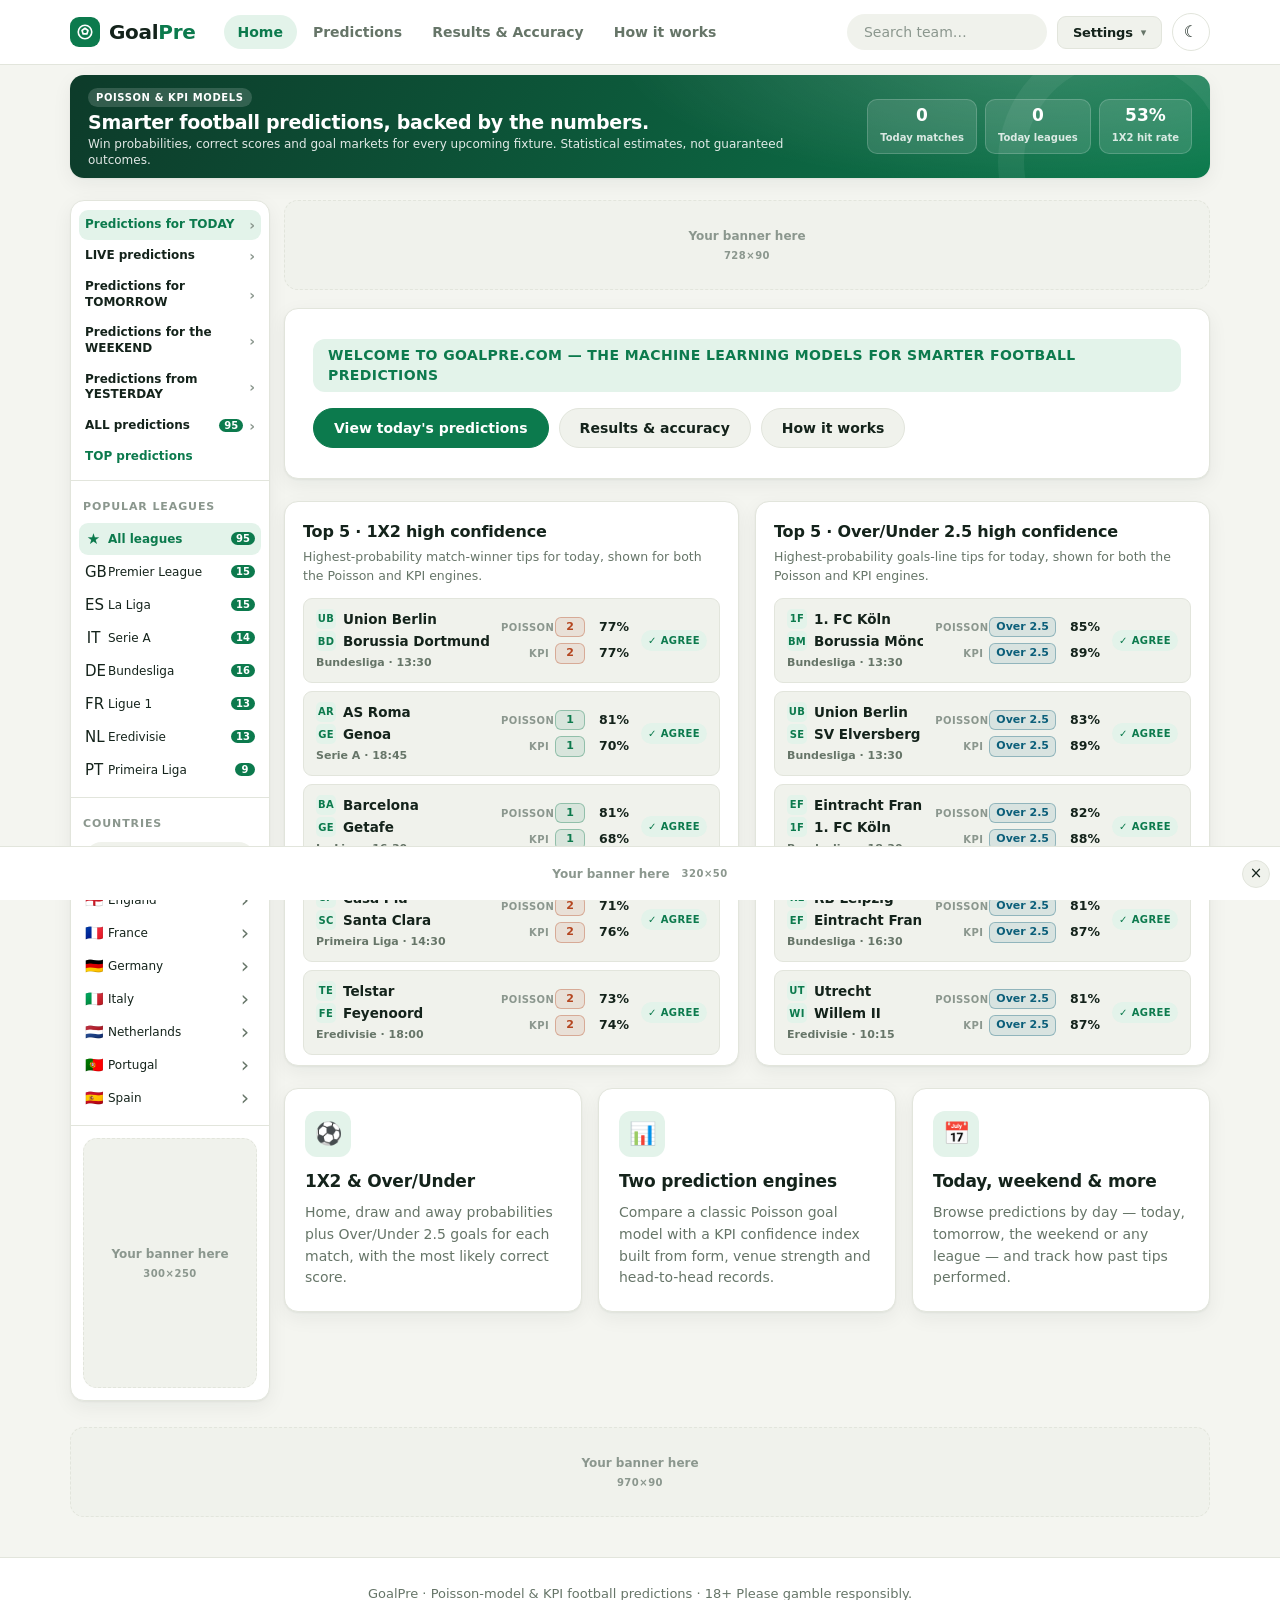
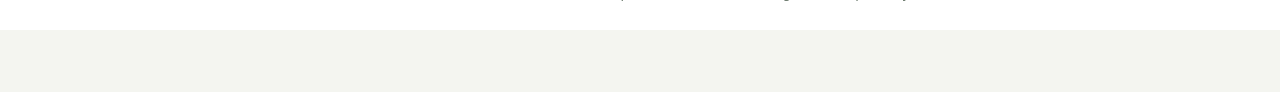
==== commit 6454b5b2: "Add files via upload" ====
--- a/index.html
+++ b/index.html
@@ -6,6 +6,8 @@
   <title>GoalPre — Football Predictions &amp; Betting Tips</title>
   <meta name="description" content="Mathematical football predictions: 1X2 win probabilities, correct score, over/under and average goals, computed with a Poisson statistical model and a KPI framework." />
   <meta name="theme-color" content="#0c7a4d" />
+  <!-- Google AdSense (auto ads) -->
+  <script async src="https://pagead2.googlesyndication.com/pagead/js/adsbygoogle.js?client=ca-pub-9008412771233110" crossorigin="anonymous"></script>
   <script src="theme.js"></script>
   <link rel="stylesheet" href="styles.css" />
 </head>
@@ -93,24 +95,6 @@
             <button type="button" class="home-cta" data-view="how">How it works</button>
           </div>
         </div>
-        <div class="home-features">
-          <div class="home-card">
-            <span class="home-card-ico" aria-hidden="true">&#9917;</span>
-            <h2>1X2 &amp; Over/Under</h2>
-            <p>Home, draw and away probabilities plus Over/Under 2.5 goals for each match, with the most likely correct score.</p>
-          </div>
-          <div class="home-card">
-            <span class="home-card-ico" aria-hidden="true">&#128202;</span>
-            <h2>Two prediction engines</h2>
-            <p>Compare a classic Poisson goal model with a KPI confidence index built from form, venue strength and head-to-head records.</p>
-          </div>
-          <div class="home-card">
-            <span class="home-card-ico" aria-hidden="true">&#128197;</span>
-            <h2>Today, weekend &amp; more</h2>
-            <p>Browse predictions by day — today, tomorrow, the weekend or any league — and track how past tips performed.</p>
-          </div>
-        </div>
-
         <div class="home-toppicks">
           <section class="tp-panel">
             <div class="tp-panel-head">
@@ -126,6 +110,23 @@
             </div>
             <div class="tp-list" id="tpou"><p class="tp-empty">Loading today&rsquo;s top tips&hellip;</p></div>
           </section>
+        </div>
+        <div class="home-features">
+          <div class="home-card">
+            <span class="home-card-ico" aria-hidden="true">&#9917;</span>
+            <h2>1X2 &amp; Over/Under</h2>
+            <p>Home, draw and away probabilities plus Over/Under 2.5 goals for each match, with the most likely correct score.</p>
+          </div>
+          <div class="home-card">
+            <span class="home-card-ico" aria-hidden="true">&#128202;</span>
+            <h2>Two prediction engines</h2>
+            <p>Compare a classic Poisson goal model with a KPI confidence index built from form, venue strength and head-to-head records.</p>
+          </div>
+          <div class="home-card">
+            <span class="home-card-ico" aria-hidden="true">&#128197;</span>
+            <h2>Today, weekend &amp; more</h2>
+            <p>Browse predictions by day — today, tomorrow, the weekend or any league — and track how past tips performed.</p>
+          </div>
         </div>
       </div>
     </section>
--- a/styles.css
+++ b/styles.css
@@ -970,6 +970,41 @@
   .odds-book{display:none}
   .odds-detail{display:none}
 
+  /* ---- Two-line card: drop the % unit and push prediction stats below ---- */
+  /* Hide the percentage symbol on mobile (desktop keeps it). */
+  .pct-sym{display:none}
+  /* Allow the card to wrap onto a second line. */
+  .pred-table:not(.stats-mode) tbody tr{flex-wrap:wrap;row-gap:6px}
+  /* Line 1: league badge + teams + result/live (top-right corner). */
+  .pred-table:not(.stats-mode) td.col-league{order:1}
+  .pred-table:not(.stats-mode) td.col-match{order:2}
+  .pred-table:not(.stats-mode) td.col-live{order:3}
+  /* Forced flex line-break AFTER the result/live chip. */
+  .pred-table:not(.stats-mode) tbody tr::after{content:"";flex-basis:100%;height:0;order:4}
+  /* Line 2: date/time (left) on the SAME line as the prediction stats. */
+  .pred-table:not(.stats-mode) tbody tr:has(td.col-live) td.col-date{
+    display:flex!important;order:5;flex:1 1 auto;min-width:0;
+    align-items:center;color:var(--faint);font-size:11px;font-weight:600;white-space:nowrap;
+  }
+  /* Date now lives on line 2, so drop the duplicate under the team names. */
+  .pred-table:not(.stats-mode) tbody tr:has(td.col-live) .mc-date{display:none!important}
+  /* Line 2 continued: probabilities + tip + score + odds. */
+  .pred-table:not(.stats-mode) td:nth-child(6),
+  .pred-table:not(.stats-mode) td:nth-child(7),
+  .pred-table:not(.stats-mode) td:nth-child(8){order:6}
+  .pred-table:not(.stats-mode) td:nth-child(9){order:7}
+  .pred-table:not(.stats-mode) td:nth-child(10){order:8}
+  .pred-table:not(.stats-mode) td.col-odds{order:9}
+  /* Lift the result/live chip to the top-right corner on row 1. */
+  .pred-table:not(.stats-mode) td.col-live{align-self:flex-start}
+  /* Keep the second line vertically centred. */
+  .pred-table:not(.stats-mode) td:nth-child(6),
+  .pred-table:not(.stats-mode) td:nth-child(7),
+  .pred-table:not(.stats-mode) td:nth-child(8),
+  .pred-table:not(.stats-mode) td:nth-child(9),
+  .pred-table:not(.stats-mode) td:nth-child(10),
+  .pred-table:not(.stats-mode) td.col-odds{align-self:center}
+
   /* ---- O/U mode card tweaks ---- */
   /* Exp. goals column: shown on mobile (e.g. 3.07) per compact feed design */
   .pred-table.ou-mode td:nth-child(6){
@@ -1070,6 +1105,11 @@
   /* ---- Ad slots ---- */
   .ad-leaderboard,.ad-inline,.ad-footer{height:60px;border-radius:8px}
   .ad-slot .ad-size{display:none}
+  /* In-table banner ad must span the full card width (not shrink to text). */
+  .pred-table tbody tr.ad-row{display:block;width:100%;padding:0;border:0;background:transparent;box-shadow:none}
+  .pred-table tbody tr.ad-row:hover{transform:none;box-shadow:none}
+  .pred-table tbody tr.ad-row>td{display:block;width:100%!important}
+  .pred-table tbody tr.ad-row .ad-slot{width:100%}
 }
 
 /* ---- Extra-small phones (≤400px) ---- */
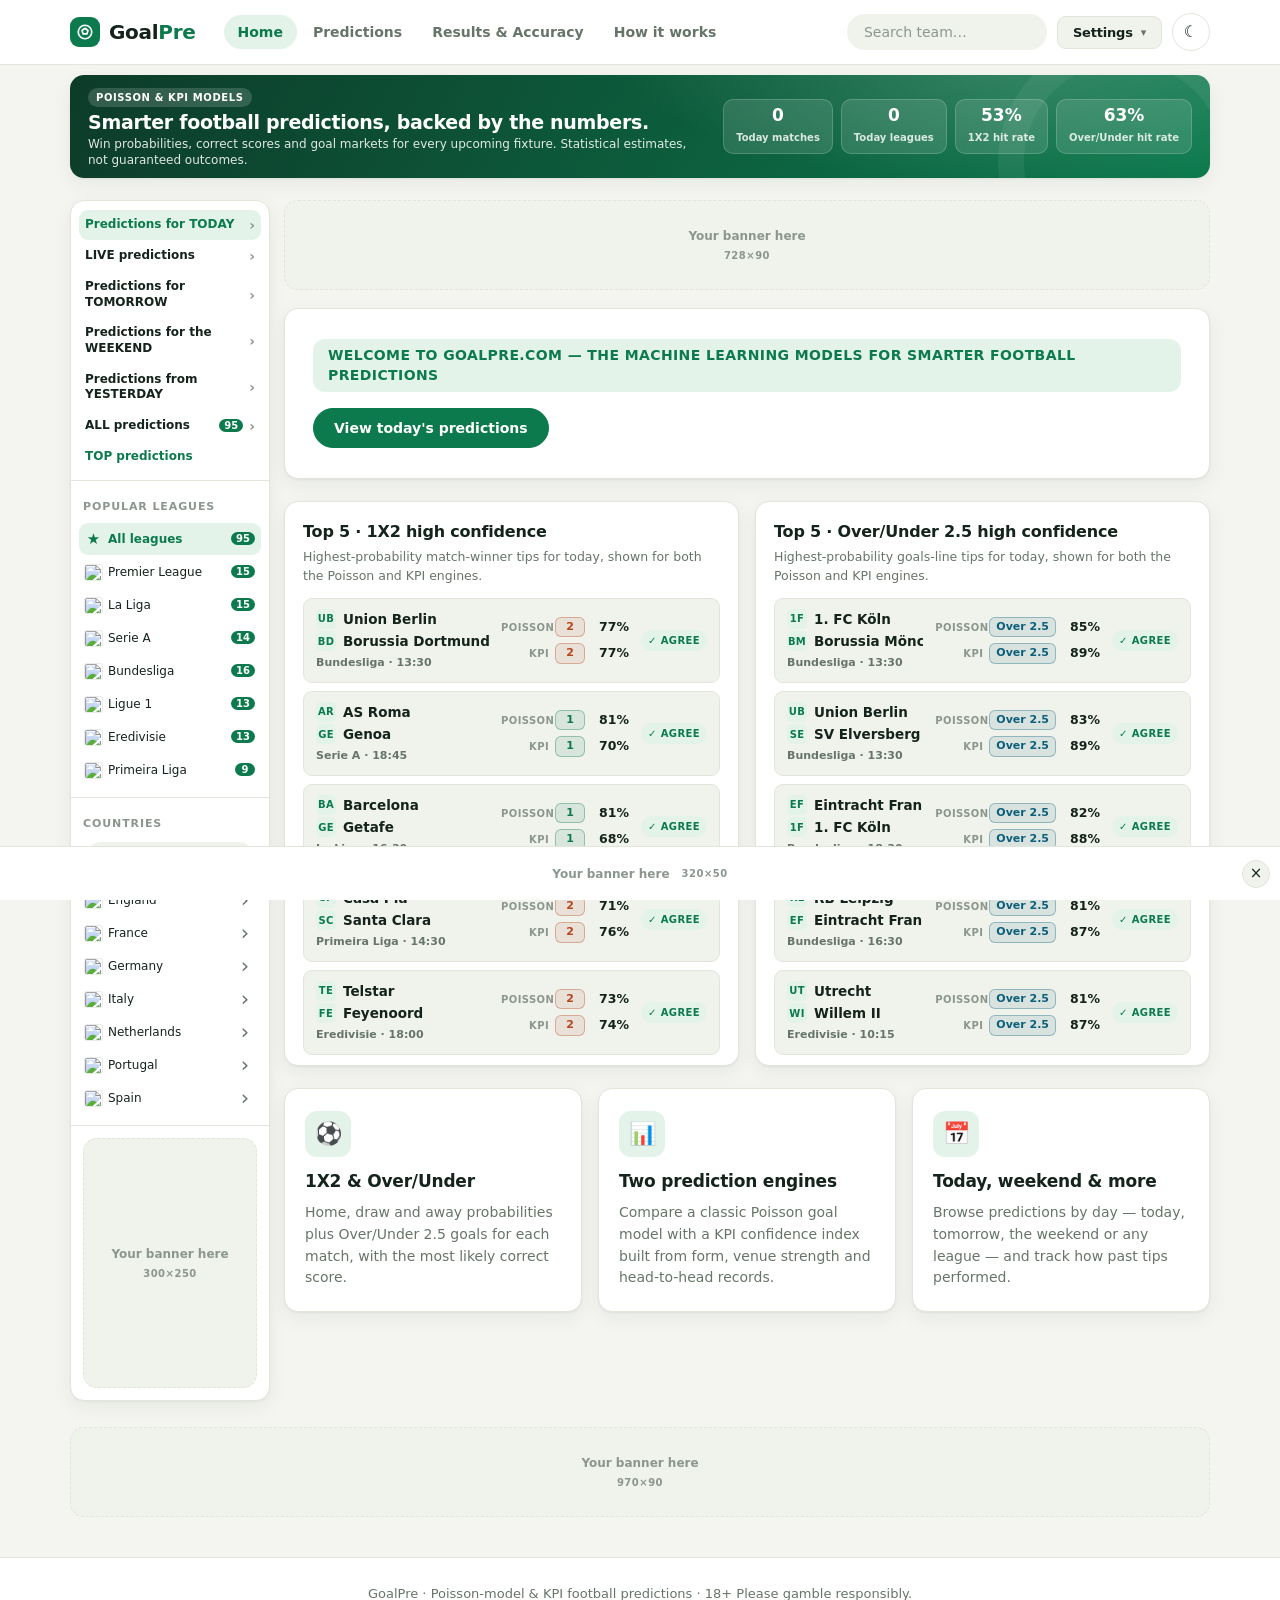
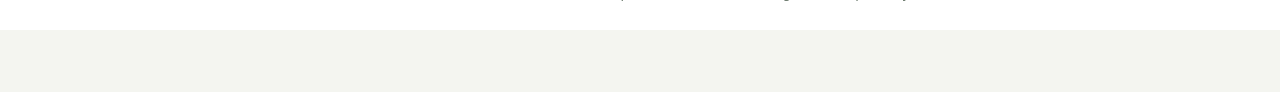
==== commit 580d18af: "Add files via upload" ====
--- a/index.html
+++ b/index.html
@@ -72,6 +72,7 @@
         <div class="hero-stat"><b id="heroMatches">–</b><span>Today matches</span></div>
         <div class="hero-stat"><b id="heroLeagues">–</b><span>Today leagues</span></div>
         <div class="hero-stat"><b id="heroAcc">–</b><span>1X2 hit rate</span></div>
+        <div class="hero-stat"><b id="heroAccOu">–</b><span>Over/Under hit rate</span></div>
       </div>
     </section>
   </div>
@@ -91,8 +92,6 @@
           <span class="home-eyebrow">Welcome to goalpre.com — the machine learning models for smarter football predictions</span>
           <div class="home-actions">
             <button type="button" class="home-cta primary" data-view="predictions">View today's predictions</button>
-            <button type="button" class="home-cta" data-view="results">Results &amp; accuracy</button>
-            <button type="button" class="home-cta" data-view="how">How it works</button>
           </div>
         </div>
         <div class="home-toppicks">
--- a/styles.css
+++ b/styles.css
@@ -452,6 +452,14 @@
   line-height: 1;
   filter: drop-shadow(0 1px 1px rgba(0,0,0,0.15));
 }
+/* Real flag images (flagcdn) — render on every OS, incl. Windows desktop */
+.flag-img{
+  width:20px;height:15px;object-fit:cover;display:inline-block;
+  border-radius:2px;vertical-align:middle;
+  box-shadow:0 0 0 1px rgba(0,0,0,0.08);
+}
+.league-badge .lb-flag .flag-img{width:22px;height:16px;}
+.side-item .ico .flag-img{width:20px;height:15px;}
 .league-badge .lb-code {
   font-size: 11px;
   font-weight: 700;
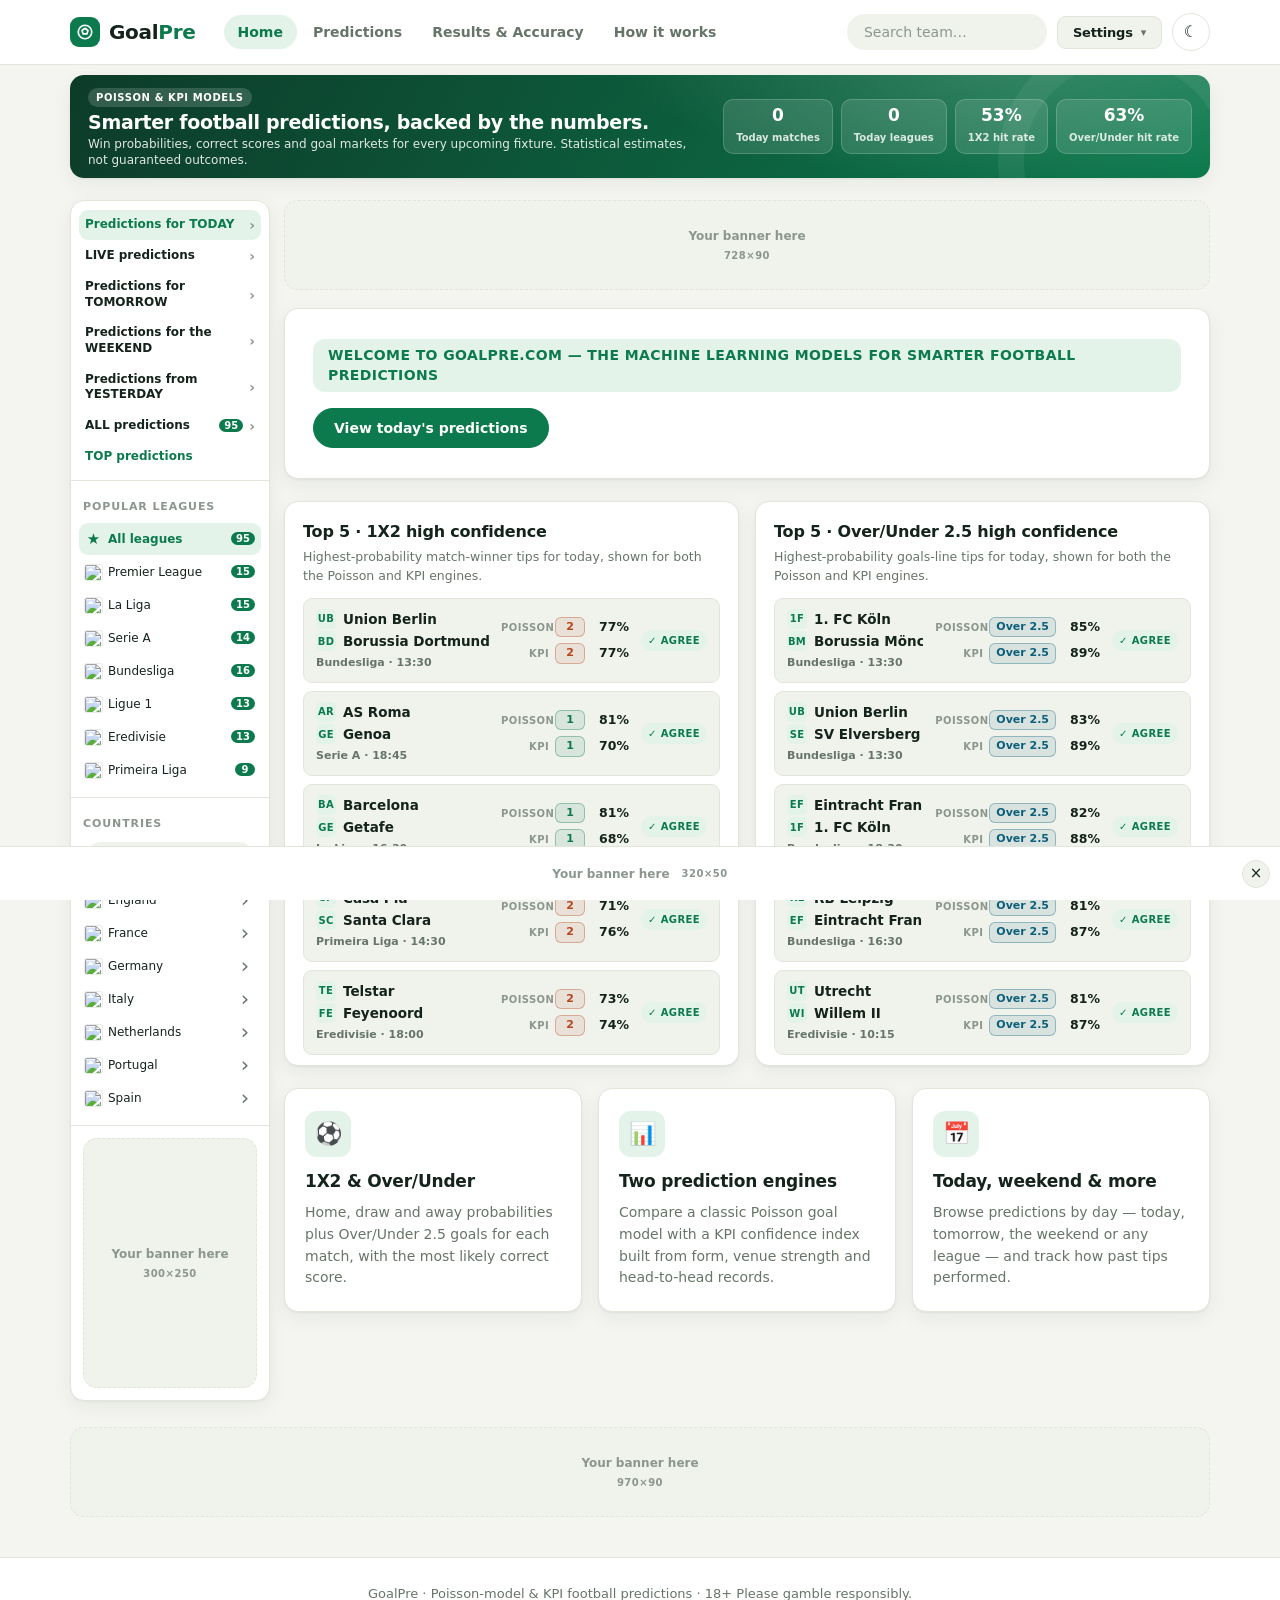
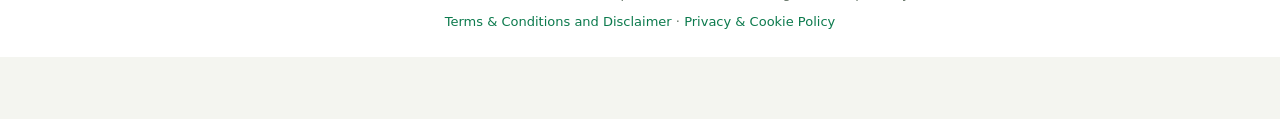
==== commit 2108e717: "Add files via upload" ====
--- a/index.html
+++ b/index.html
@@ -289,6 +289,7 @@
   <footer class="site-footer">
     <div class="container">
       <p>GoalPre &middot; Poisson-model &amp; KPI football predictions &middot; 18+ Please gamble responsibly.</p>
+      <p class="footer-links"><a href="terms.html">Terms &amp; Conditions and Disclaimer</a> &middot; <a href="privacy.html">Privacy &amp; Cookie Policy</a></p>
     </div>
   </footer>
 
--- a/styles.css
+++ b/styles.css
@@ -256,6 +256,9 @@
 /* ---------- Footer ---------- */
 .site-footer{border-top:1px solid var(--line);margin-top:40px;padding:26px 0;color:var(--muted);font-size:13px;text-align:center;background:var(--surface)}
 .site-footer p{margin:0 auto;max-width:720px}
+.site-footer .footer-links{margin-top:8px}
+.site-footer .footer-links a{color:var(--brand);text-decoration:none}
+.site-footer .footer-links a:hover{text-decoration:underline}
 
 /* ---------- Visitors widget ---------- */
 .visitors{margin:12px;background:linear-gradient(135deg,var(--hero-a),var(--hero-b));border-radius:12px;padding:14px 16px;color:#fff}
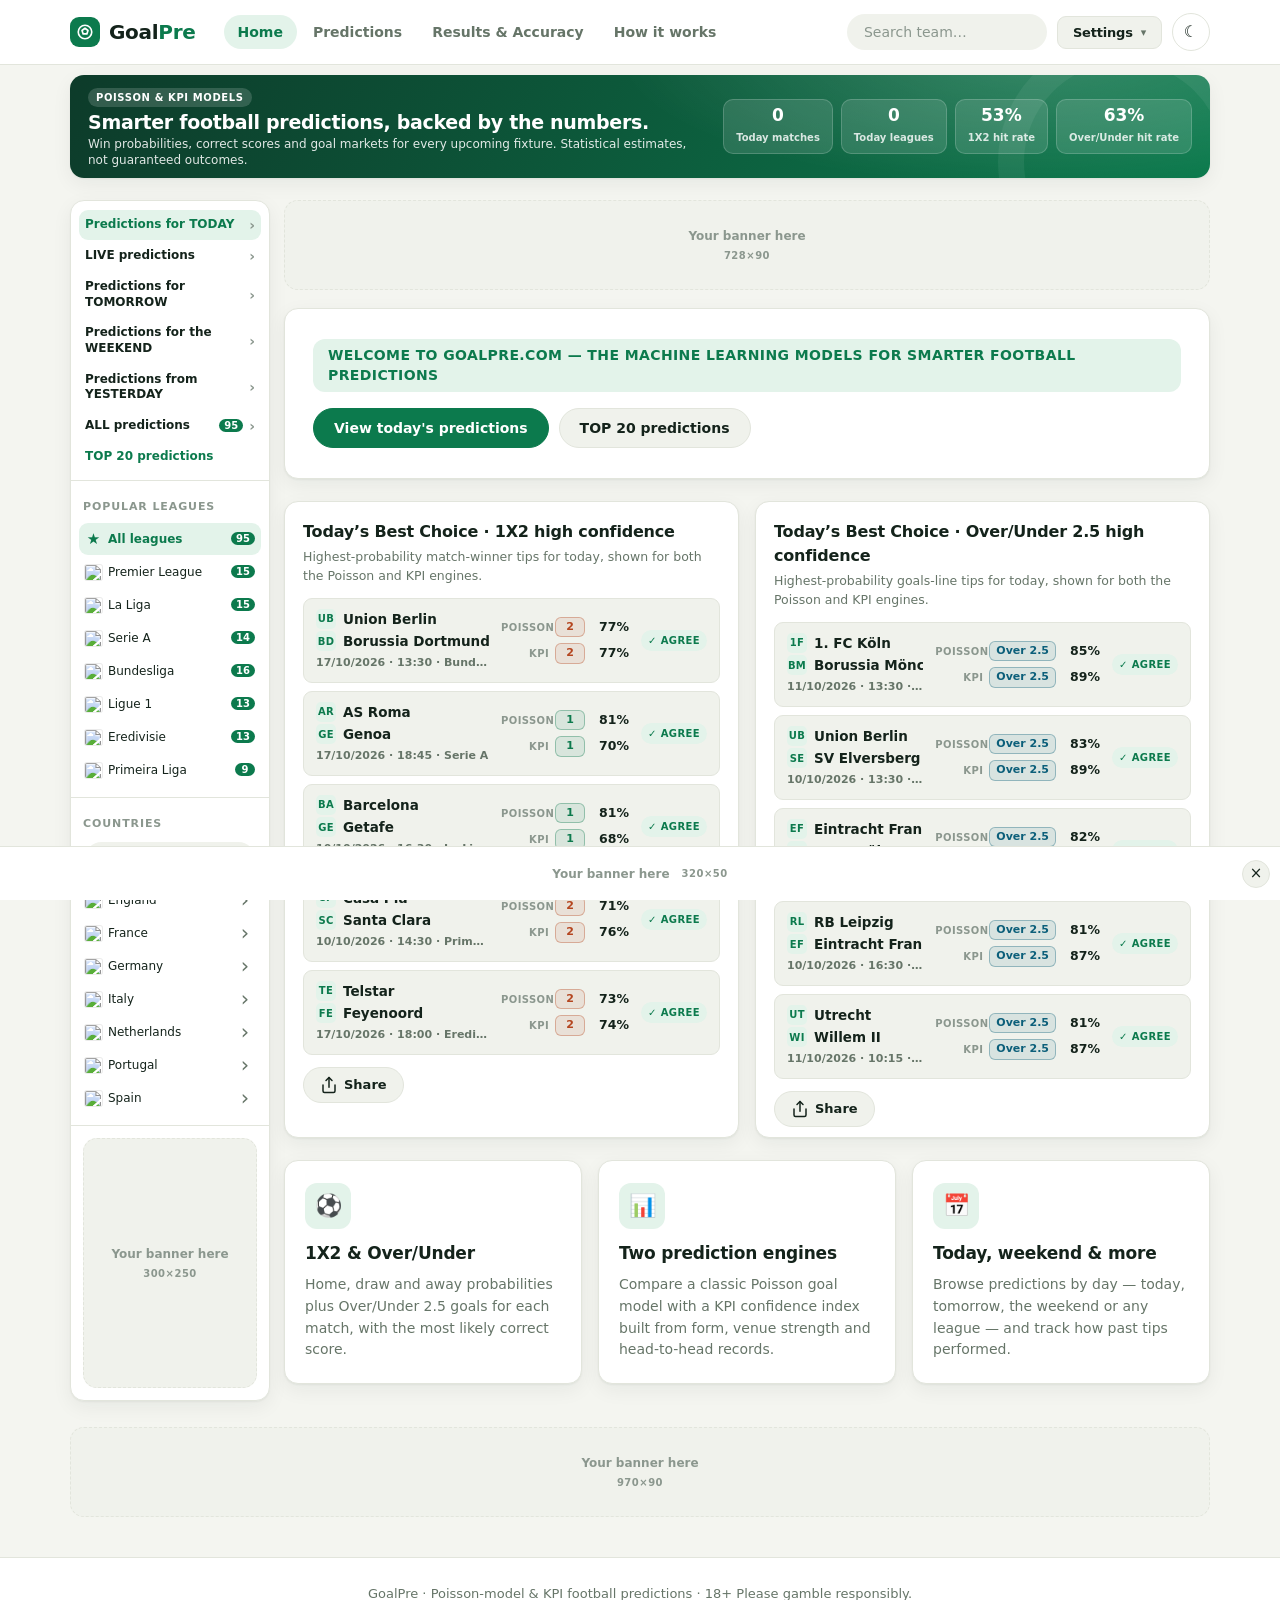
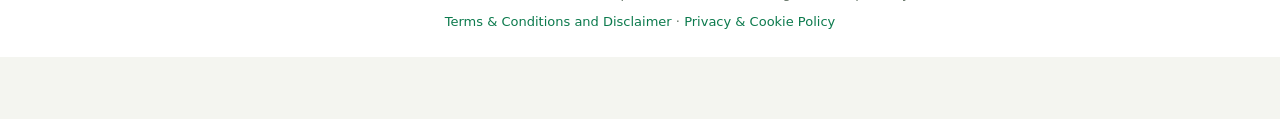
==== commit 7c9f45d4: "Add files via upload" ====
--- a/index.html
+++ b/index.html
@@ -92,22 +92,25 @@
           <span class="home-eyebrow">Welcome to goalpre.com — the machine learning models for smarter football predictions</span>
           <div class="home-actions">
             <button type="button" class="home-cta primary" data-view="predictions">View today's predictions</button>
+            <button type="button" class="home-cta" data-view="top">TOP 20 predictions</button>
           </div>
         </div>
         <div class="home-toppicks">
           <section class="tp-panel">
             <div class="tp-panel-head">
-              <h2>Top 5 &middot; 1X2 high confidence</h2>
+              <h2>Today&rsquo;s Best Choice &middot; 1X2 high confidence</h2>
               <p>Highest-probability match-winner tips for today, shown for both the Poisson and KPI engines.</p>
             </div>
             <div class="tp-list" id="tp1x2"><p class="tp-empty">Loading today&rsquo;s top tips&hellip;</p></div>
+            <button type="button" class="share-btn" id="shareHome" title="Share this page"><svg width="18" height="18" viewBox="0 0 24 24" fill="none" stroke="currentColor" stroke-width="2" stroke-linecap="round" stroke-linejoin="round"><path d="M4 12v8a2 2 0 0 0 2 2h12a2 2 0 0 0 2-2v-8"/><polyline points="16 6 12 2 8 6"/><line x1="12" y1="2" x2="12" y2="15"/></svg> Share</button>
           </section>
           <section class="tp-panel">
             <div class="tp-panel-head">
-              <h2>Top 5 &middot; Over/Under 2.5 high confidence</h2>
+              <h2>Today&rsquo;s Best Choice &middot; Over/Under 2.5 high confidence</h2>
               <p>Highest-probability goals-line tips for today, shown for both the Poisson and KPI engines.</p>
             </div>
             <div class="tp-list" id="tpou"><p class="tp-empty">Loading today&rsquo;s top tips&hellip;</p></div>
+            <button type="button" class="share-btn" id="shareHomeOu" title="Share this page"><svg width="18" height="18" viewBox="0 0 24 24" fill="none" stroke="currentColor" stroke-width="2" stroke-linecap="round" stroke-linejoin="round"><path d="M4 12v8a2 2 0 0 0 2 2h12a2 2 0 0 0 2-2v-8"/><polyline points="16 6 12 2 8 6"/><line x1="12" y1="2" x2="12" y2="15"/></svg> Share</button>
           </section>
         </div>
         <div class="home-features">
@@ -126,6 +129,36 @@
             <h2>Today, weekend &amp; more</h2>
             <p>Browse predictions by day — today, tomorrow, the weekend or any league — and track how past tips performed.</p>
           </div>
+        </div>
+      </div>
+    </section>
+
+    <!-- TOP 20 VIEW -->
+    <section id="view-top" class="view" hidden>
+      <div class="home-wrap">
+        <div class="tp-page-head">
+          <h1>TOP 20 predictions</h1>
+          <p id="top20Range"></p>
+          <p>The 20 highest-confidence tips across the full week, shown for both the Poisson and KPI engines.</p>
+        </div>
+        <div style="display:flex;align-items:center;gap:12px;margin-bottom:16px">
+          <button type="button" class="share-btn" id="shareTop20" title="Share this page"><svg width="18" height="18" viewBox="0 0 24 24" fill="none" stroke="currentColor" stroke-width="2" stroke-linecap="round" stroke-linejoin="round"><path d="M4 12v8a2 2 0 0 0 2 2h12a2 2 0 0 0 2-2v-8"/><polyline points="16 6 12 2 8 6"/><line x1="12" y1="2" x2="12" y2="15"/></svg> Share</button>
+        </div>
+        <div class="home-toppicks">
+          <section class="tp-panel">
+            <div class="tp-panel-head">
+              <h2>Top 20 &middot; 1X2 high confidence</h2>
+              <p>Highest-probability match-winner tips for the full week.</p>
+            </div>
+            <div class="tp-list" id="top20_1x2"><p class="tp-empty">Loading TOP 20 tips&hellip;</p></div>
+          </section>
+          <section class="tp-panel">
+            <div class="tp-panel-head">
+              <h2>Top 20 &middot; Over/Under 2.5 high confidence</h2>
+              <p>Highest-probability goals-line tips for the full week.</p>
+            </div>
+            <div class="tp-list" id="top20_ou"><p class="tp-empty">Loading TOP 20 tips&hellip;</p></div>
+          </section>
         </div>
       </div>
     </section>
--- a/styles.css
+++ b/styles.css
@@ -730,6 +730,11 @@
 @media(max-width:820px){.home-features{grid-template-columns:1fr}.home-intro{padding:24px 20px}}
 
 /* Home: top-5 prediction highlights (both engines) */
+/* Also used by the Top 20 view */
+.tp-page-head{background:var(--surface);border:1px solid var(--line);border-radius:var(--radius);padding:24px 28px;box-shadow:var(--shadow)}
+.tp-page-head h1{margin:0 0 6px;font-size:26px;font-weight:800;letter-spacing:-.4px}
+.tp-page-head p{margin:0 0 16px;color:var(--muted);font-size:14.5px;line-height:1.6;max-width:720px}
+#top20Range{margin:0 0 6px;font-size:14px;font-weight:700;color:var(--text)}
 .home-toppicks{display:grid;grid-template-columns:repeat(2,1fr);gap:16px;width:100%}
 .tp-panel{background:var(--surface);border:1px solid var(--line);border-radius:var(--radius);padding:18px 18px 10px;box-shadow:var(--shadow)}
 .tp-panel-head h2{margin:0 0 4px;font-size:16px;font-weight:800;letter-spacing:-.2px}
@@ -756,6 +761,11 @@
 .tp-flag.tp-agree{color:var(--brand);background:var(--brand-soft)}
 .tp-flag.tp-split{color:var(--muted);background:var(--surface);border:1px solid var(--line)}
 .tp-empty{margin:4px 0 10px;color:var(--muted);font-size:13px}
+.share-btn{display:inline-flex;align-items:center;gap:6px;margin-top:12px;padding:8px 16px;border:1px solid var(--line);border-radius:999px;background:var(--surface2);color:var(--text);font-size:13px;font-weight:700;cursor:pointer;transition:background .15s,color .15s,border-color .15s}
+.share-btn:hover{border-color:var(--brand);color:var(--brand)}
+.share-btn svg{flex:0 0 auto}
+.share-toast{position:fixed;bottom:24px;left:50%;transform:translateX(-50%);background:var(--brand);color:var(--brand-ink);padding:10px 24px;border-radius:999px;font-size:14px;font-weight:700;z-index:9999;opacity:0;transition:opacity .3s;pointer-events:none}
+.share-toast.show{opacity:1}
 body.theme-dark .tp-pick.pk1{color:#5fe3a9;border-color:rgba(61,220,151,.35);background:rgba(61,220,151,.12)}
 body.theme-dark .tp-pick.pk2{color:#ff9b6b;border-color:rgba(255,155,107,.3);background:rgba(255,155,107,.12)}
 body.theme-dark .tp-pick.pkX{color:#e6cf5a;border-color:rgba(230,207,90,.3);background:rgba(230,207,90,.12)}
